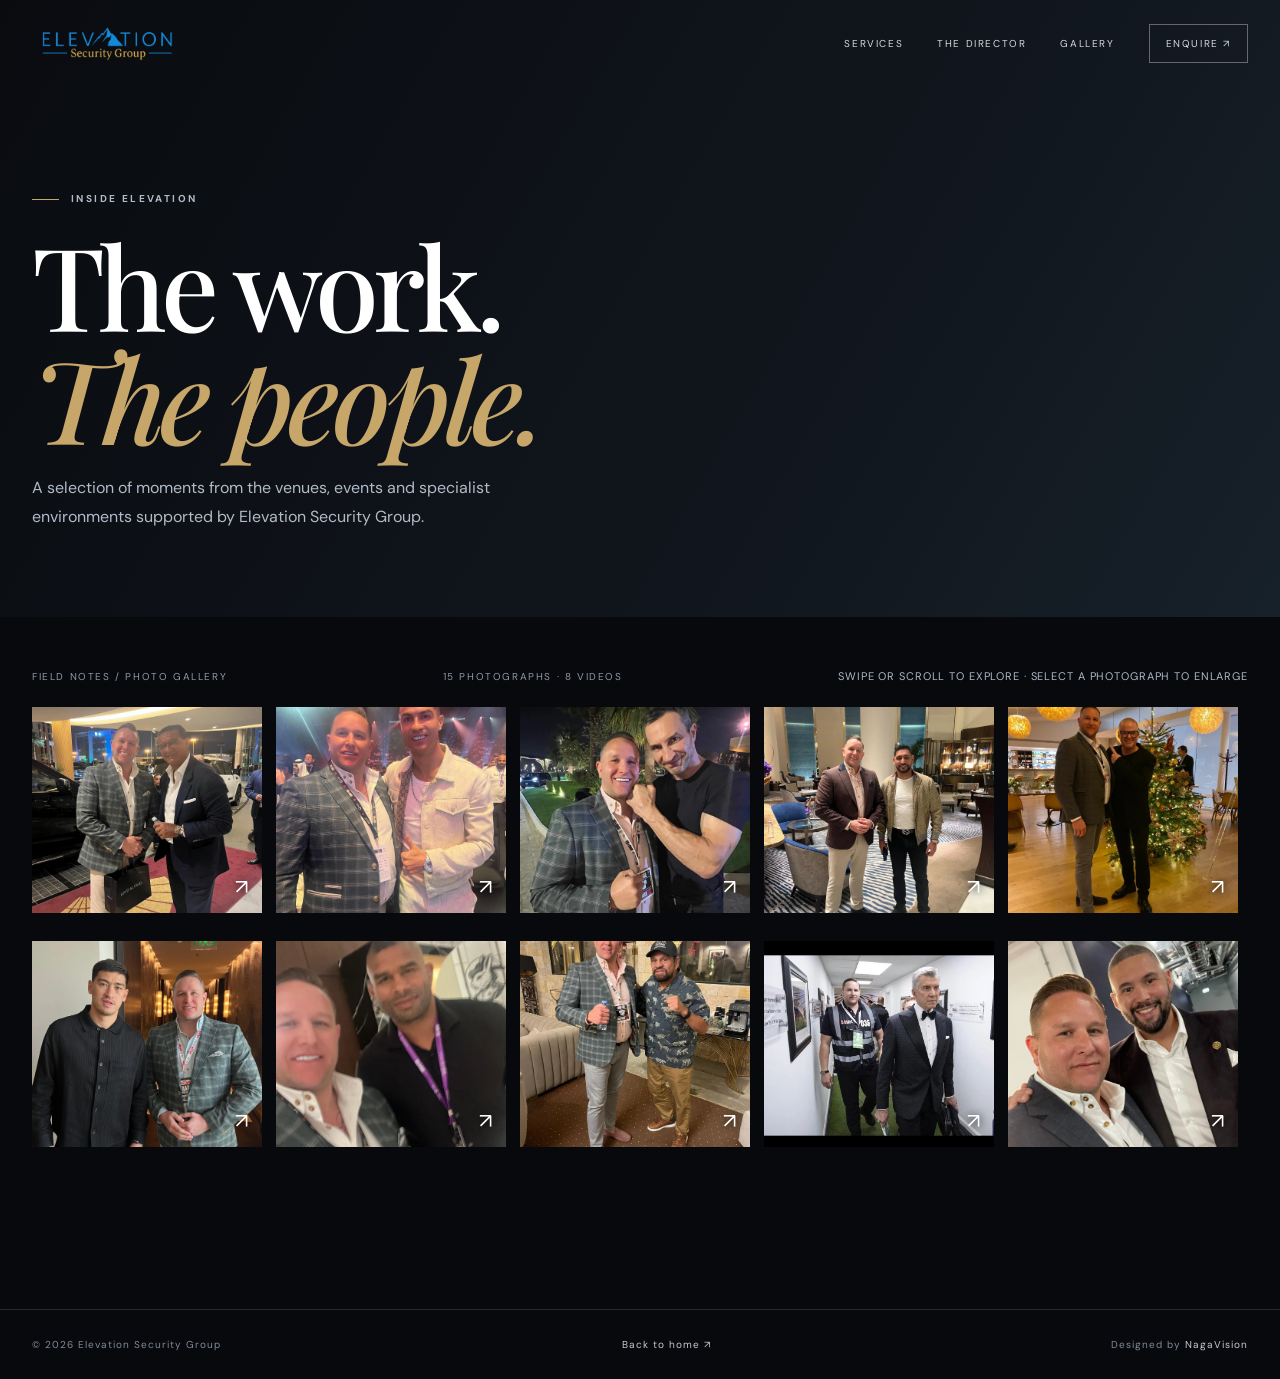
==== gallery.html @ 8d8e489f "Add gallery carousel guidance" ====
<!doctype html>
<html lang="en-GB"><head><meta charset="utf-8"><meta name="viewport" content="width=device-width,initial-scale=1"><meta name="theme-color" content="#07090d"><link rel="icon" href="gallery/2026-gallery/esg.ico" type="image/x-icon"><link rel="shortcut icon" href="gallery/2026-gallery/esg.ico" type="image/x-icon"><meta name="description" content="Explore the Elevation Security Group gallery."><title>Gallery | Elevation Security Group</title><link rel="stylesheet" href="assets/site.css"></head>
<body><header class="site-header"><div class="wrap nav"><a class="brand" href="index.html"><img src="gallery/2026-gallery/logo.png" alt="Elevation Security Group"></a><button class="menu-toggle" aria-label="Open navigation" aria-expanded="false">☰</button><nav class="nav-links"><a href="index.html#services">Services</a><a href="index.html#director">The Director</a><a href="gallery.html">Gallery</a><a href="index.html#contact" class="nav-cta">Enquire ↗</a></nav></div></header>
<main><section class="gallery-page-hero"><div class="wrap"><p class="eyebrow">Inside Elevation</p><h1 class="display">The work.<br><span class="blue">The people.</span></h1><p>A selection of moments from the venues, events and specialist environments supported by Elevation Security Group.</p></div></section><section class="section" style="padding-top:52px"><div class="wrap"><div class="gallery-toolbar"><span>Field notes / Photo gallery</span><span>15 photographs · 8 videos</span><span class="gallery-hint">Swipe or scroll to explore · Select a photograph to enlarge</span></div><div class="masonry" id="gallery-grid"></div></div></section><div class="lightbox" aria-hidden="true" role="dialog" aria-label="Image viewer"><button class="lightbox-close" aria-label="Close image">×</button><button class="lightbox-prev" aria-label="Previous image">‹</button><img src="" alt="Expanded gallery image"><button class="lightbox-next" aria-label="Next image">›</button><span class="lightbox-count"></span></div></main>
<footer class="footer"><div class="wrap footer-row"><span>© <span id="year"></span> Elevation Security Group</span><a href="index.html">Back to home ↗</a><span>Designed by <a href="https://nagavision.uk" target="_blank" rel="noopener">NagaVision</a></span></div></footer><script src="assets/site.js" defer></script><script src="https://cdnjs.cloudflare.com/ajax/libs/gsap/3.12.5/gsap.min.js" defer></script><script src="assets/animations.js" defer></script><script src="assets/gallery.js" defer></script><script>document.getElementById('year').textContent=new Date().getFullYear()</script></body></html>
---- assets/site.css ----
@import url('https://fonts.googleapis.com/css2?family=DM+Sans:wght@400;500;600;700&family=Playfair+Display:wght@400;500;600;700&display=swap');
:root{--ink:#07090d;--panel:#10141b;--paper:#f4f5f6;--muted:#a4abb5;--blue:#2776e8;--line:rgba(255,255,255,.13);--gold:#c7a66a;--max:1320px}
*{box-sizing:border-box}html{scroll-behavior:smooth;scroll-padding-top:90px}body{margin:0;background:var(--ink);color:#fff;font-family:'DM Sans',sans-serif;-webkit-font-smoothing:antialiased}body.menu-open{overflow:hidden}a{color:inherit;text-decoration:none}button,input,textarea{font:inherit}img,video{display:block;max-width:100%}::selection{background:var(--blue);color:white}.wrap{width:min(var(--max),calc(100% - 64px));margin:auto}.eyebrow{display:flex;align-items:center;gap:12px;color:#aeb8c7;font-size:10px;letter-spacing:.24em;text-transform:uppercase;font-weight:700}.eyebrow:before{content:"";width:27px;height:1px;background:var(--blue)}.display{font-family:'Playfair Display',Georgia,serif;font-weight:500;letter-spacing:-.045em;line-height:1.02}.blue{color:#70a9ff}.muted{color:var(--muted)}.btn{display:inline-flex;align-items:center;justify-content:center;gap:22px;padding:16px 20px;border:1px solid rgba(255,255,255,.3);font-size:10px;letter-spacing:.16em;text-transform:uppercase;font-weight:700;transition:.3s}.btn:after{content:"↗";font-size:16px}.btn.primary{background:var(--blue);border-color:var(--blue)}.btn:hover{background:#fff;color:#07090d;border-color:#fff;transform:translateY(-2px)}.site-header{position:fixed;inset:0 0 auto;z-index:50;height:88px;display:flex;align-items:center;border-bottom:1px solid transparent;transition:.35s}.site-header.scrolled{height:72px;background:rgba(7,9,13,.88);backdrop-filter:blur(18px);border-color:var(--line)}.nav{display:flex;align-items:center;justify-content:space-between}.brand img{width:148px;height:56px;object-fit:contain;object-position:left center}.nav-links{display:flex;align-items:center;gap:34px}.nav-links a{font-size:10px;letter-spacing:.16em;text-transform:uppercase;color:#d4d8de;transition:.2s}.nav-links a:hover{color:#70a9ff}.nav-cta{border:1px solid rgba(255,255,255,.35);padding:12px 16px}.menu-toggle{display:none;background:none;border:0;color:white;font-size:26px}.hero{position:relative;min-height:760px;height:min(100svh,940px);display:flex;align-items:flex-end;overflow:hidden;background:#090c12}.hero-media,.hero-media:after{position:absolute;inset:0}.hero-media video{width:100%;height:100%;object-fit:cover;filter:grayscale(1) contrast(1.1);opacity:.64}.hero-media:after{content:"";background:linear-gradient(90deg,rgba(4,6,10,.92) 0%,rgba(4,6,10,.58) 48%,rgba(4,6,10,.12) 100%),linear-gradient(0deg,#07090d 0%,transparent 45%)}.hero-content{position:relative;z-index:2;padding:190px 0 100px}.hero-kicker{margin:0 0 28px}.hero h1{font-size:clamp(68px,10vw,150px);max-width:1100px;margin:0;font-family:'Playfair Display',Georgia,serif;font-weight:500;letter-spacing:-.055em;line-height:.9;text-transform:none}.hero h1 span{display:block;color:#75aaff;font-style:italic;font-weight:400}.hero-bottom{display:flex;align-items:flex-end;justify-content:space-between;gap:32px;margin-top:38px}.hero-bottom p{max-width:420px;margin:0;color:#c3c8d0;font-size:15px;line-height:1.8}.hero-index{font-size:10px;letter-spacing:.2em;color:#9aa4b2}.scroll-cue{position:absolute;right:0;bottom:0;writing-mode:vertical-rl;font-size:9px;letter-spacing:.2em;color:#aab1bb}.section{padding:130px 0}.section-head{display:flex;align-items:flex-end;justify-content:space-between;gap:30px;margin-bottom:54px}.section-head h2{font-size:clamp(44px,6.2vw,82px);margin:18px 0 0;font-family:'Playfair Display',Georgia,serif;font-weight:500;letter-spacing:-.04em;text-transform:none;line-height:1.02}.section-head p{max-width:350px;color:var(--muted);line-height:1.8;margin:0}.intro{background:var(--paper);color:#0b0e13}.intro .eyebrow{color:#596271}.intro-grid{display:grid;grid-template-columns:1.1fr .9fr;gap:10%;align-items:end}.intro h2{font-size:clamp(48px,6.5vw,88px);margin:24px 0 0;font-family:'Playfair Display',Georgia,serif;font-weight:500;letter-spacing:-.045em;text-transform:none;line-height:1.02}.intro-copy{color:#505966;line-height:1.9;font-size:16px;max-width:500px}.intro-copy strong{color:#10151d}.services{background:#0b0e13}.service-grid{display:grid;grid-template-columns:repeat(2,1fr);gap:16px}.service-card{position:relative;min-height:430px;overflow:hidden;background:#141a23}.service-card img{position:absolute;inset:0;width:100%;height:100%;object-fit:cover;opacity:.56;transition:transform .8s,opacity .5s;filter:saturate(.7)}.service-card:after{content:"";position:absolute;inset:0;background:linear-gradient(0deg,rgba(4,6,10,.96),rgba(4,6,10,.04) 78%)}.service-card:hover img{transform:scale(1.045);opacity:.78}.service-content{position:absolute;z-index:1;inset:auto 34px 32px}.service-number{font-size:10px;letter-spacing:.2em;color:#8db9ff}.service-card h3{font:600 clamp(25px,3vw,38px)/1.08 'Playfair Display',Georgia,serif;letter-spacing:-.025em;text-transform:uppercase;margin:14px 0}.service-card p{max-width:430px;color:#c1c7d0;line-height:1.7;margin:0}.service-arrow{position:absolute;right:34px;bottom:34px;font-size:24px;color:#8db9ff}.director{background:#10141b}.director-grid{display:grid;grid-template-columns:.82fr 1.18fr;gap:9%;align-items:center}.director-image{position:relative;max-width:480px}.director-image:after{content:"";position:absolute;inset:18px -18px -18px 18px;border:1px solid rgba(112,169,255,.45);z-index:0}.director-image img{position:relative;z-index:1;width:100%;aspect-ratio:4/5;object-fit:cover;filter:grayscale(1)}.director-copy h2{font-size:clamp(50px,6.5vw,88px);font-family:'Playfair Display',Georgia,serif;font-weight:500;letter-spacing:-.045em;text-transform:none;line-height:1.02;margin:20px 0 28px}.director-copy p{font-size:16px;line-height:1.9;color:#b2bac5;max-width:650px}.director-name{margin-top:35px;padding-top:22px;border-top:1px solid var(--line);display:flex;justify-content:space-between;gap:20px;align-items:center}.director-name strong{font:600 19px 'Playfair Display',Georgia,serif}.director-name span{font-size:9px;letter-spacing:.2em;text-transform:uppercase;color:#8d98a7}.gallery-section{background:#f4f5f6;color:#0b0e13}.gallery-section .eyebrow{color:#5a6572}.gallery-section .section-head p{color:#606a76}.preview-grid{display:grid;grid-template-columns:1.2fr .8fr 1fr;grid-auto-rows:190px;gap:12px}.preview-grid a{position:relative;overflow:hidden;background:#dce0e5}.preview-grid a:nth-child(1){grid-row:span 2}.preview-grid a:nth-child(4){grid-column:span 2}.preview-grid img{width:100%;height:100%;object-fit:cover;transition:transform .7s;filter:saturate(.8)}.preview-grid a:hover img{transform:scale(1.05)}.preview-grid a:after{content:"↗";position:absolute;right:16px;bottom:12px;color:white;font-size:22px;text-shadow:0 1px 8px #000}.gallery-action{display:flex;justify-content:center;margin-top:36px}.contact{background:#0a0d12}.contact-grid{display:grid;grid-template-columns:1fr .9fr;gap:10%;align-items:start}.contact h2{font-size:clamp(54px,7.5vw,100px);font-family:'Playfair Display',Georgia,serif;font-weight:500;letter-spacing:-.045em;line-height:.98;margin:20px 0 24px;text-transform:none}.contact-lead{max-width:420px;color:#aeb7c3;line-height:1.8}.contact-meta{margin-top:48px;color:#aeb7c3;font-size:13px;line-height:2}.contact-meta a{color:white}.contact-form{display:grid;gap:22px;padding-top:10px}.field{display:grid;gap:9px}.field label{font-size:9px;letter-spacing:.2em;text-transform:uppercase;color:#9da8b7}.field input,.field textarea{width:100%;border:0;border-bottom:1px solid rgba(255,255,255,.25);padding:13px 0;background:transparent;color:white;outline:none;resize:vertical}.field input:focus,.field textarea:focus{border-color:#70a9ff}.field textarea{min-height:120px}.form-status{min-height:22px;color:#8db9ff;font-size:13px}.honeypot{position:absolute;left:-9999px;opacity:0}.footer{padding:28px 0;border-top:1px solid var(--line);color:#818b98;font-size:10px;letter-spacing:.1em}.footer-row{display:flex;justify-content:space-between;gap:20px}.footer a{color:#c5cbd3}.reveal{opacity:0;transform:translateY(24px);transition:opacity .8s,transform .8s}.reveal.visible{opacity:1;transform:none}
.gallery-page-hero{padding:180px 0 70px;background:linear-gradient(120deg,#0a0d12,#131c2b)}.gallery-page-hero h1{font-size:clamp(64px,9vw,120px);font-family:'Playfair Display',Georgia,serif;font-weight:500;letter-spacing:-.05em;line-height:.98;text-transform:none;margin:20px 0}.gallery-page-hero p{max-width:540px;color:#b1bbc8;line-height:1.8}.gallery-toolbar{display:flex;justify-content:space-between;align-items:center;margin-bottom:28px;color:#909aa8;font-size:10px;letter-spacing:.16em;text-transform:uppercase}.masonry{columns:3 280px;column-gap:14px}.masonry-item{display:block;position:relative;width:100%;break-inside:avoid;margin:0 0 14px;overflow:hidden;background:#171c24;cursor:zoom-in}.masonry-item img{width:100%;height:auto;transition:transform .6s;display:block}.masonry-item:hover img{transform:scale(1.035)}.masonry-item:after{content:"↗";position:absolute;right:14px;bottom:12px;font-size:21px;color:white;text-shadow:0 1px 10px #000}.lightbox{position:fixed;inset:0;z-index:100;background:rgba(2,4,8,.96);display:none;align-items:center;justify-content:center;padding:5vw}.lightbox.open{display:flex}.lightbox img{max-width:min(1100px,90vw);max-height:82vh;object-fit:contain}.lightbox button{position:absolute;background:none;border:0;color:white;cursor:pointer}.lightbox-close{top:24px;right:30px;font-size:36px}.lightbox-prev,.lightbox-next{top:50%;font-size:32px;padding:20px}.lightbox-prev{left:18px}.lightbox-next{right:18px}.lightbox-count{position:absolute;bottom:24px;left:50%;transform:translateX(-50%);font-size:10px;letter-spacing:.2em;color:#aab3c0}
@media(max-width:850px){.wrap{width:min(100% - 40px,var(--max))}.site-header{height:72px}.brand img{width:126px}.menu-toggle{display:block}.nav-links{position:fixed;inset:72px 0 auto;background:rgba(7,9,13,.98);padding:26px 24px 34px;display:flex;flex-direction:column;align-items:flex-start;gap:24px;transform:translateY(-150%);transition:transform .35s}.nav-links.open{transform:none}.nav-links a{font-size:12px}.hero{min-height:720px;height:92svh}.hero-content{padding:150px 0 70px}.hero-bottom{align-items:flex-start;flex-direction:column}.scroll-cue{display:none}.section{padding:90px 0}.intro-grid,.director-grid,.contact-grid{grid-template-columns:1fr;gap:44px}.intro-grid{gap:24px}.director-image{max-width:390px}.service-card{min-height:370px}.preview-grid{grid-template-columns:1fr 1fr;grid-auto-rows:170px}.preview-grid a:nth-child(1){grid-row:span 2}.preview-grid a:nth-child(4){grid-column:span 1}.section-head{align-items:flex-start;flex-direction:column}.section-head p{max-width:520px}.contact-grid{gap:34px}}
@media(max-width:520px){.wrap{width:calc(100% - 36px)}.hero h1{font-size:clamp(50px,15vw,76px)}.hero-bottom p{font-size:14px}.service-grid{grid-template-columns:1fr}.service-card{min-height:340px}.preview-grid{grid-auto-rows:130px;gap:8px}.director-name{align-items:flex-start;flex-direction:column}.footer-row{flex-direction:column}.masonry{columns:2 145px;column-gap:8px}.masonry-item{margin-bottom:8px}.lightbox-prev{left:0}.lightbox-next{right:0}}
@media(prefers-reduced-motion:reduce){*,*:before,*:after{scroll-behavior:auto!important;transition:none!important;animation:none!important}.reveal{opacity:1;transform:none}}

.gallery-video{background:#05070a}.gallery-video video{display:block;width:100%;height:auto;min-height:180px;object-fit:cover;background:#05070a}.gallery-video:after{content:none!important}

/* Gallery preview lightbox */
.preview-grid .preview-image{display:block;position:relative;padding:0;border:0;border-radius:0;width:100%;height:100%;min-width:0;overflow:hidden;background:#dce0e5;cursor:zoom-in}
.preview-grid .preview-image img{width:100%;height:100%;object-fit:cover;transition:transform .7s;filter:saturate(.8)}
.preview-grid .preview-image:hover img{transform:scale(1.05)}
.preview-grid .preview-image:after{content:"↗";position:absolute;right:16px;bottom:12px;color:white;font-size:22px;text-shadow:0 1px 8px #000}
.preview-lightbox{z-index:120}
.preview-lightbox .lightbox-full-link{position:absolute;bottom:25px;right:30px;color:#fff;font-size:10px;letter-spacing:.14em;text-transform:uppercase;border-bottom:1px solid rgba(255,255,255,.55);padding-bottom:7px}
.preview-lightbox .lightbox-count{bottom:28px}
.masonry-item img{min-height:100px}
.gallery-load-error{padding:32px;border:1px solid rgba(255,255,255,.18);color:#aeb7c3;text-align:center;break-inside:avoid}
@media(max-width:520px){.preview-lightbox .lightbox-full-link{right:50%;transform:translateX(50%);bottom:56px;white-space:nowrap}.preview-lightbox .lightbox-count{bottom:25px}}


/* Elevation brand colour rebalance: gold leads, blue supports */
:root{
  --blue:#397fb7;
  --gold:#c7a66a;
}
::selection{background:var(--gold);color:#090b0f}
.eyebrow:before{background:var(--gold)}
.blue{color:var(--gold)!important}
.btn.primary{background:var(--gold);border-color:var(--gold);color:#090b0f}
.btn.primary:hover{background:#fff;border-color:#fff;color:#090b0f}
.nav-links a:hover{color:var(--gold)}
.hero h1 span{color:var(--gold)}
.service-number{color:#78a9d2}
.service-arrow{color:var(--gold)}
.director-image:after{border-color:rgba(199,166,106,.62)}
.director-copy .blue{color:var(--gold)!important}
.field input:focus,.field textarea:focus{border-color:var(--gold)}
.form-status{color:var(--gold)}
.gallery-page-hero{background:linear-gradient(120deg,#090b0f 0%,#121820 72%,#17212a 100%)}
.preview-grid .preview-image:focus-visible,
.btn:focus-visible,
a:focus-visible,
button:focus-visible{outline:2px solid var(--gold);outline-offset:4px}
@media(hover:hover){
  .service-card:hover .service-number{color:var(--gold)}
}


/* Typography and enquiry form refinement */
.hero h1 span,
.intro h2 span,
.director-copy h2 span,
.section-head h2 span,
.contact h2 span,
.gallery-page-hero h1 span{
  font-style:italic;
}
.service-card h3{
  text-transform:none;
}
.contact-form .field input,
.contact-form .field textarea,
.contact-form .field select{
  width:100%;
  min-height:52px;
  padding:15px 16px;
  border:1px solid rgba(255,255,255,.2);
  border-radius:2px;
  background:rgba(255,255,255,.025);
  color:#f5f3ee;
  outline:none;
  transition:border-color .25s,background .25s;
}
.contact-form .field textarea{
  min-height:140px;
  resize:vertical;
}
.contact-form .field input::placeholder,
.contact-form .field textarea::placeholder{
  color:#7f8792;
}
.contact-form .field input:focus,
.contact-form .field textarea:focus,
.contact-form .field select:focus{
  border-color:var(--gold);
  background:rgba(199,166,106,.045);
}
.contact-form .field label{
  color:#c6c0b4;
}


/* Preview gallery uses semantic buttons for accessible lightbox controls */
.preview-grid .preview-image{position:relative;display:block;width:100%;height:100%;min-width:0;padding:0;border:0;border-radius:0;overflow:hidden;background:#dce0e5;cursor:pointer;text-align:left}
.preview-grid .preview-image:nth-child(1){grid-row:span 2}
.preview-grid .preview-image:nth-child(4){grid-column:span 2}
.preview-grid .preview-image img{width:100%;height:100%;object-fit:cover;transition:transform .7s;filter:saturate(.8)}
.preview-grid .preview-image:hover img{transform:scale(1.05)}
.preview-grid .preview-image:after{content:"↗";position:absolute;right:16px;bottom:12px;color:#fff;font-size:22px;text-shadow:0 1px 8px #000}
.preview-grid .preview-image:focus-visible{outline:2px solid var(--gold);outline-offset:3px}
@media(max-width:850px){.preview-grid .preview-image:nth-child(4){grid-column:span 1}}


/* Two-row, touch-friendly media rail */
.gallery-rail{display:grid;grid-auto-flow:column;grid-template-rows:repeat(2,minmax(170px,220px));grid-auto-columns:minmax(230px,28vw);gap:14px;overflow-x:auto;overflow-y:hidden;padding:4px 2px 18px;scroll-snap-type:x mandatory;scrollbar-width:thin;scrollbar-color:var(--gold) rgba(0,0,0,.12);-webkit-overflow-scrolling:touch}
.gallery-rail>*{position:relative;min-width:0;min-height:0;overflow:hidden;scroll-snap-align:start;background:#171b22;border:0;padding:0;cursor:pointer}
.gallery-rail img,.gallery-rail video{width:100%;height:100%;object-fit:cover;transition:transform .5s}
.gallery-rail>*:hover img,.gallery-rail>*:hover video{transform:scale(1.035)}
.gallery-rail .gallery-video video{pointer-events:none}
.gallery-rail .gallery-play{position:absolute;inset:0;display:grid;place-items:center;background:linear-gradient(0deg,rgba(0,0,0,.34),transparent 55%);color:#fff}
.gallery-play span{display:grid;place-items:center;width:58px;height:58px;padding-left:4px;border:1px solid rgba(255,255,255,.85);border-radius:50%;background:rgba(8,10,14,.58);font-size:22px;backdrop-filter:blur(8px)}
.gallery-rail button:focus-visible{outline:3px solid var(--gold);outline-offset:3px}
.gallery-toolbar{display:flex;justify-content:space-between;gap:18px;align-items:center;margin-bottom:20px}
.gallery-hint{font-size:11px;color:#aeb8c7;letter-spacing:.08em}
@media(max-width:700px){.gallery-rail{grid-auto-columns:minmax(72vw,290px);grid-template-rows:repeat(2,155px);gap:10px}.gallery-toolbar{align-items:flex-start;flex-direction:column}}
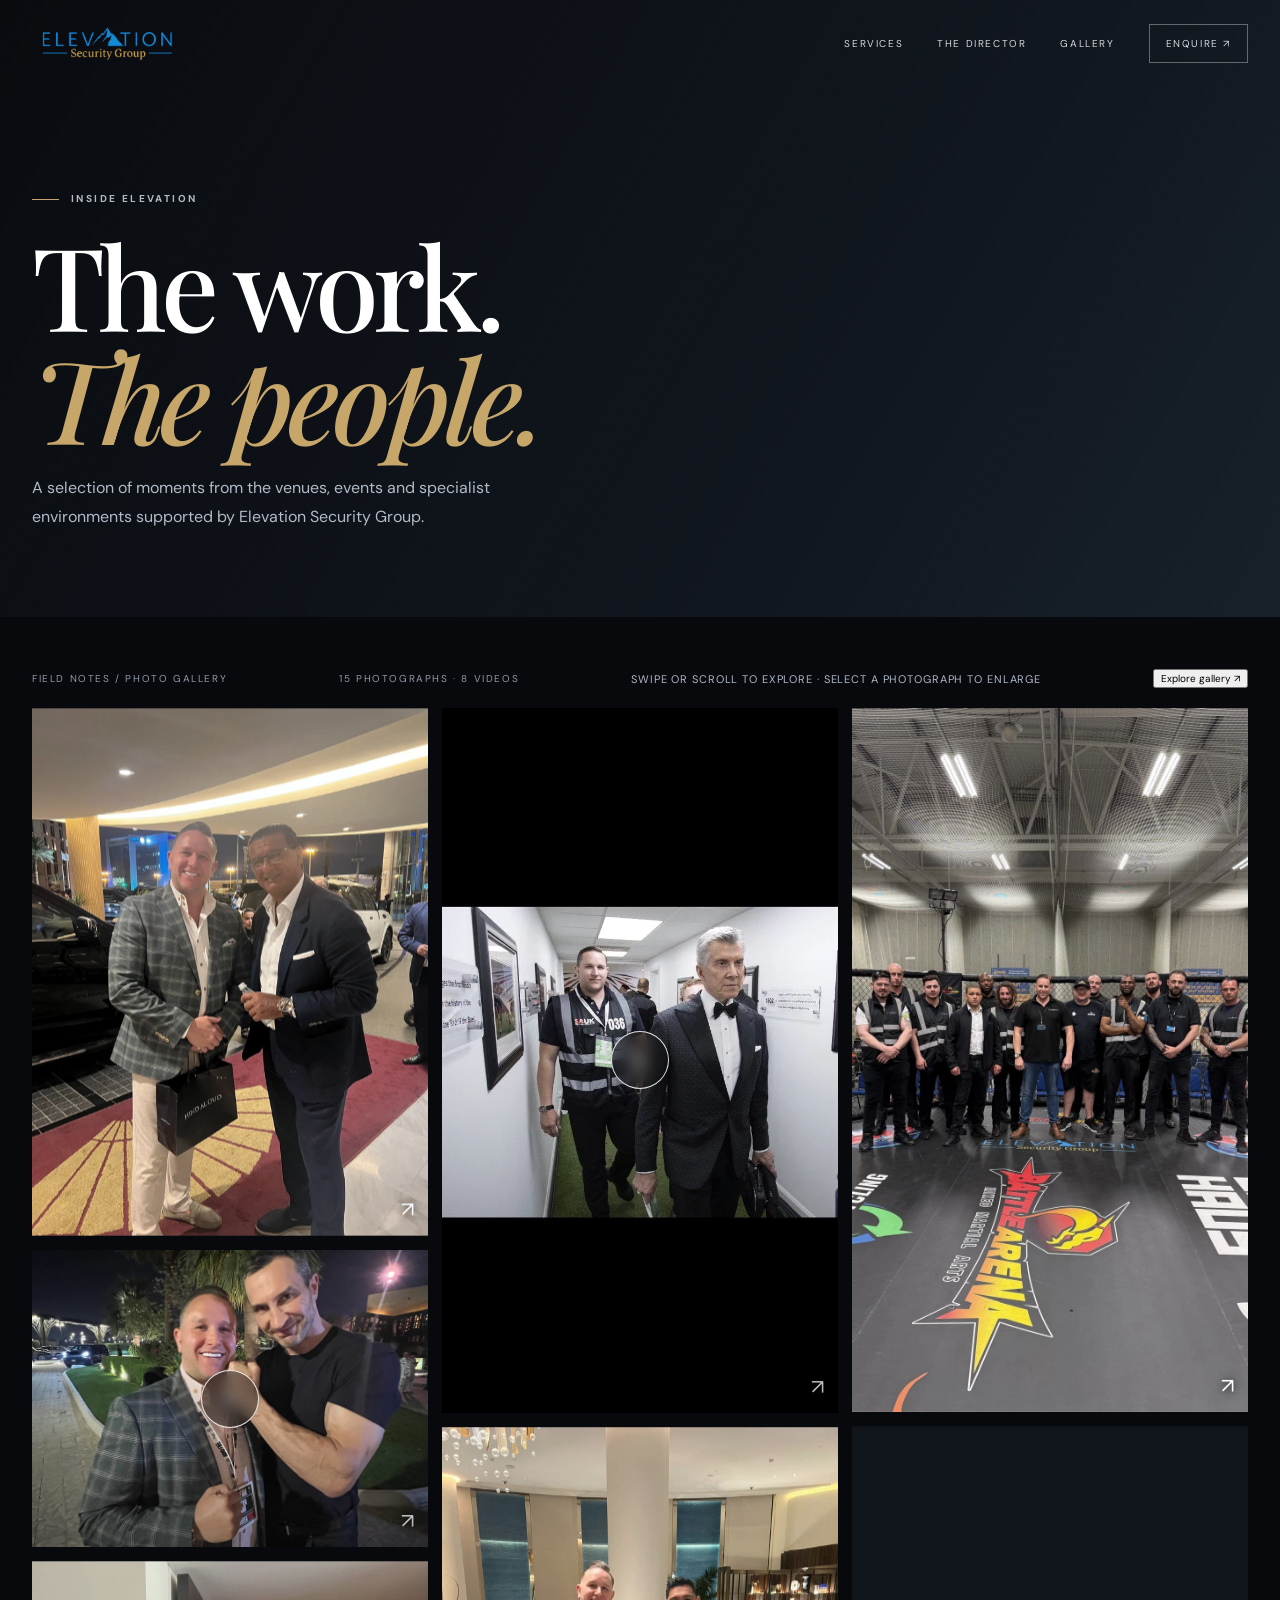
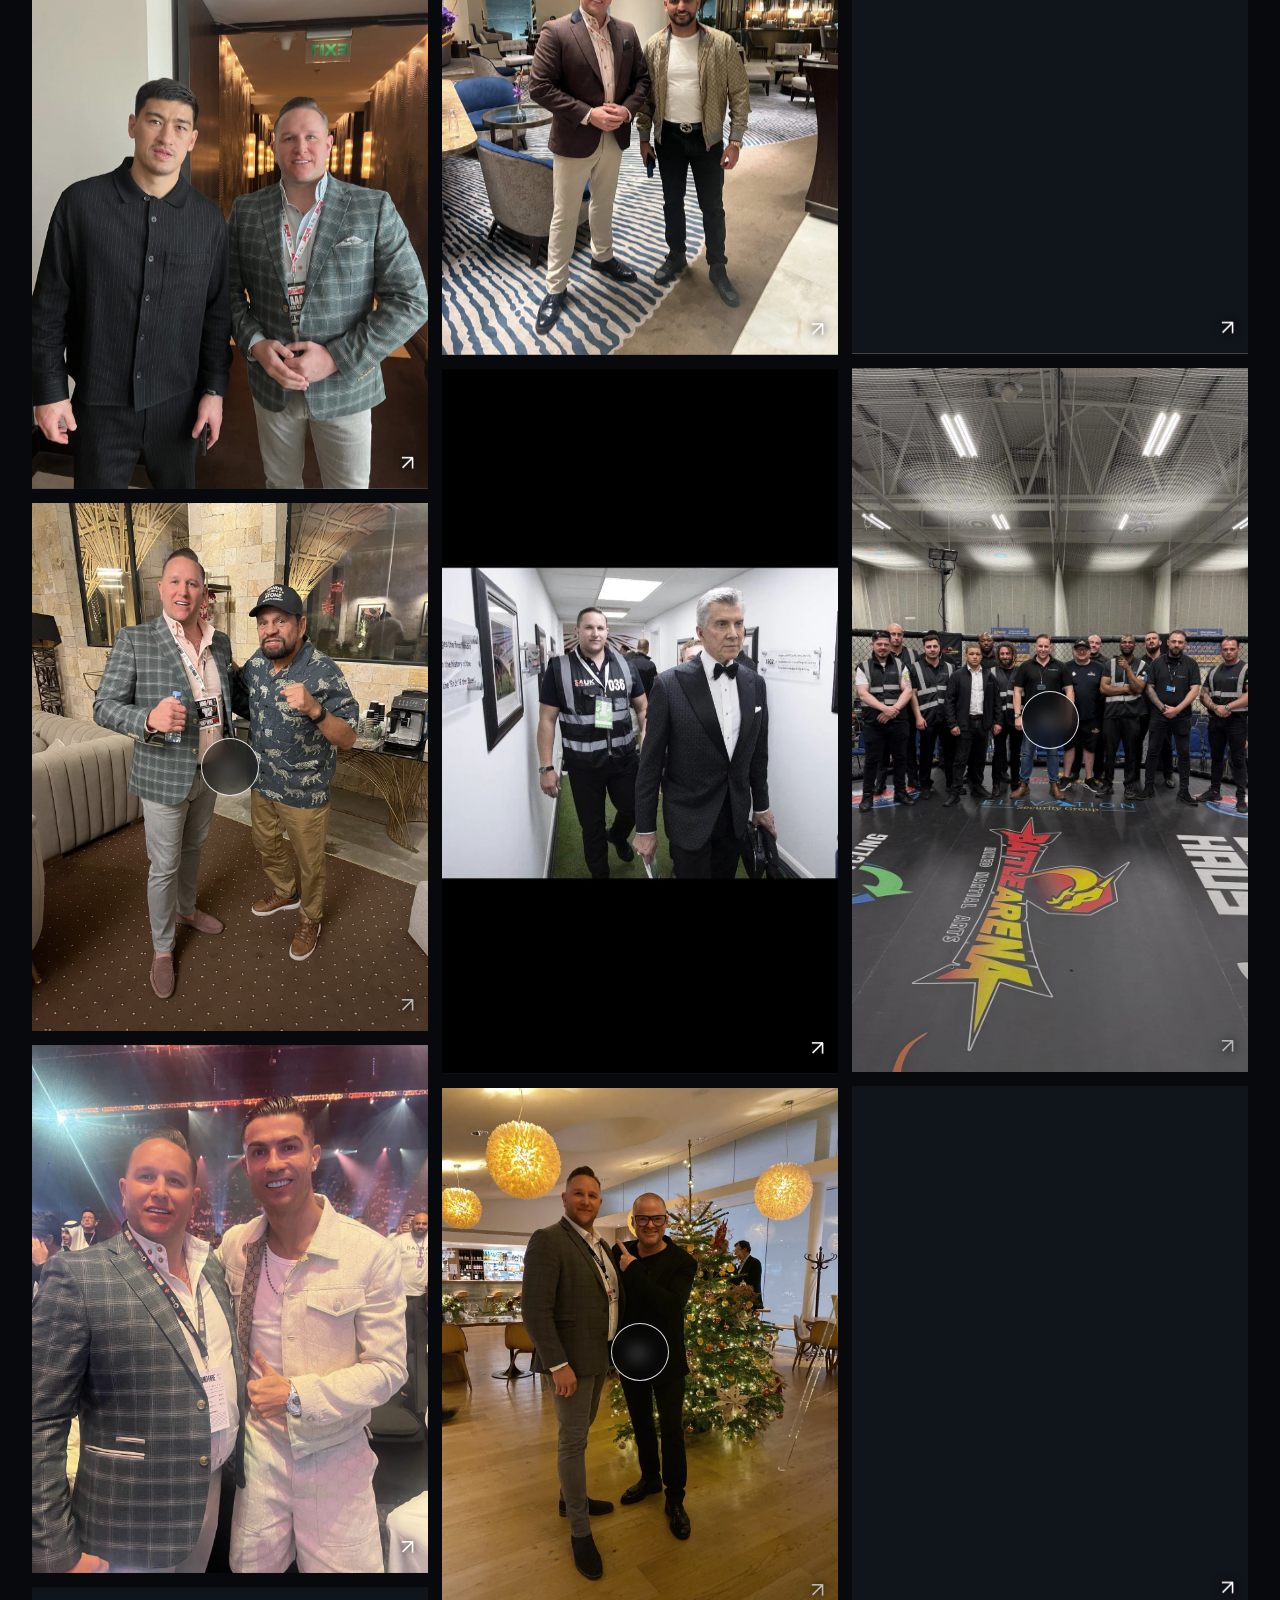
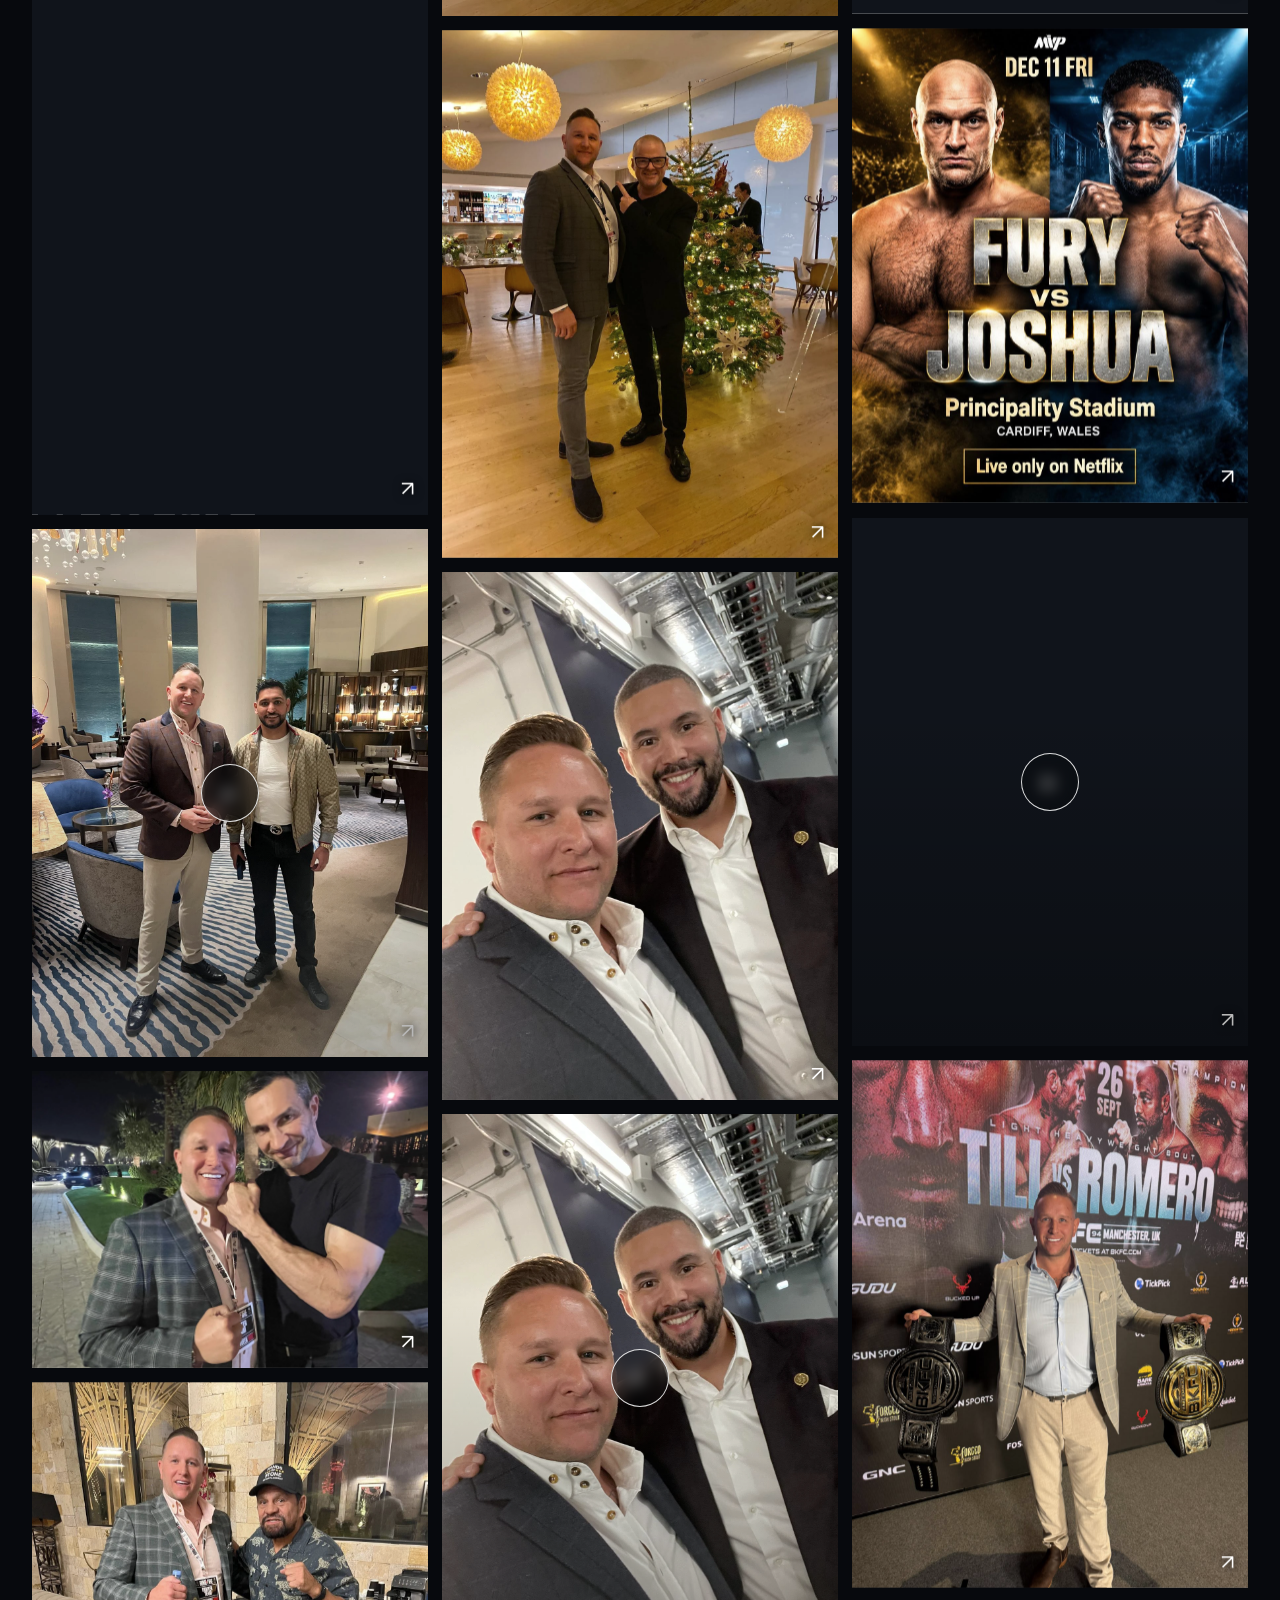
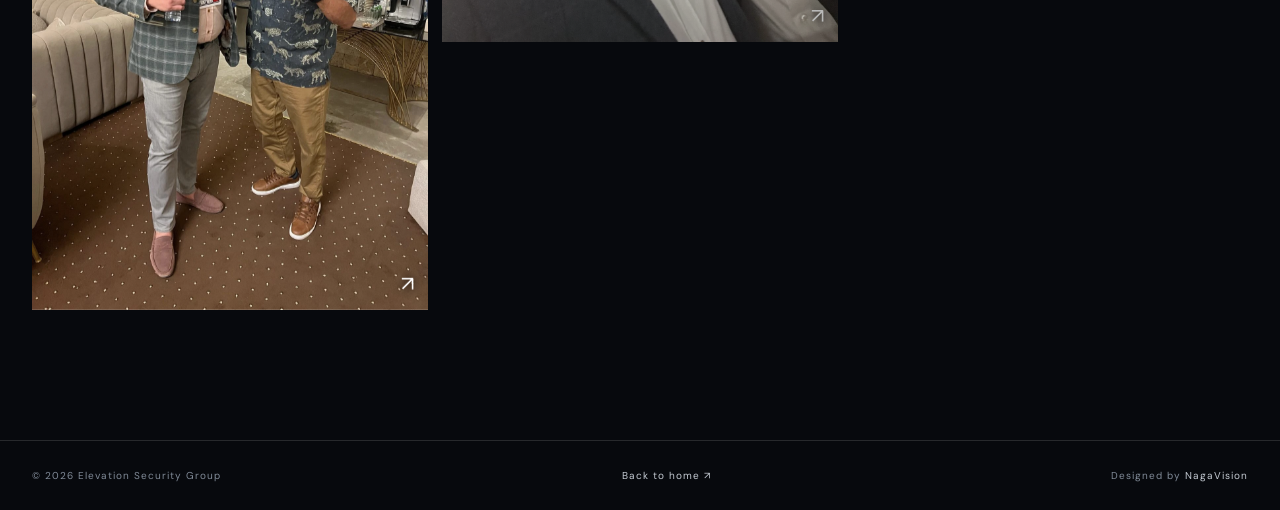
==== commit f302589c: "Add interactive gallery canvas controls" ====
--- a/gallery.html
+++ b/gallery.html
@@ -1,5 +1,5 @@
 <!doctype html>
 <html lang="en-GB"><head><meta charset="utf-8"><meta name="viewport" content="width=device-width,initial-scale=1"><meta name="theme-color" content="#07090d"><link rel="icon" href="gallery/2026-gallery/esg.ico" type="image/x-icon"><link rel="shortcut icon" href="gallery/2026-gallery/esg.ico" type="image/x-icon"><meta name="description" content="Explore the Elevation Security Group gallery."><title>Gallery | Elevation Security Group</title><link rel="stylesheet" href="assets/site.css"></head>
 <body><header class="site-header"><div class="wrap nav"><a class="brand" href="index.html"><img src="gallery/2026-gallery/logo.png" alt="Elevation Security Group"></a><button class="menu-toggle" aria-label="Open navigation" aria-expanded="false">☰</button><nav class="nav-links"><a href="index.html#services">Services</a><a href="index.html#director">The Director</a><a href="gallery.html">Gallery</a><a href="index.html#contact" class="nav-cta">Enquire ↗</a></nav></div></header>
-<main><section class="gallery-page-hero"><div class="wrap"><p class="eyebrow">Inside Elevation</p><h1 class="display">The work.<br><span class="blue">The people.</span></h1><p>A selection of moments from the venues, events and specialist environments supported by Elevation Security Group.</p></div></section><section class="section" style="padding-top:52px"><div class="wrap"><div class="gallery-toolbar"><span>Field notes / Photo gallery</span><span>15 photographs · 8 videos</span><span class="gallery-hint">Swipe or scroll to explore · Select a photograph to enlarge</span></div><div class="masonry" id="gallery-grid"></div></div></section><div class="lightbox" aria-hidden="true" role="dialog" aria-label="Image viewer"><button class="lightbox-close" aria-label="Close image">×</button><button class="lightbox-prev" aria-label="Previous image">‹</button><img src="" alt="Expanded gallery image"><button class="lightbox-next" aria-label="Next image">›</button><span class="lightbox-count"></span></div></main>
-<footer class="footer"><div class="wrap footer-row"><span>© <span id="year"></span> Elevation Security Group</span><a href="index.html">Back to home ↗</a><span>Designed by <a href="https://nagavision.uk" target="_blank" rel="noopener">NagaVision</a></span></div></footer><script src="assets/site.js" defer></script><script src="https://cdnjs.cloudflare.com/ajax/libs/gsap/3.12.5/gsap.min.js" defer></script><script src="assets/animations.js" defer></script><script src="assets/gallery.js" defer></script><script>document.getElementById('year').textContent=new Date().getFullYear()</script></body></html>+<main><section class="gallery-page-hero"><div class="wrap"><p class="eyebrow">Inside Elevation</p><h1 class="display">The work.<br><span class="blue">The people.</span></h1><p>A selection of moments from the venues, events and specialist environments supported by Elevation Security Group.</p></div></section><section class="section" style="padding-top:52px"><div class="wrap"><div class="gallery-toolbar"><span>Field notes / Photo gallery</span><span>15 photographs · 8 videos</span><span class="gallery-hint">Swipe or scroll to explore · Select a photograph to enlarge</span><button class="gallery-explore-trigger" id="gallery-explore-open" type="button">Explore gallery ↗</button></div><div id="gallery-viewport"><div class="masonry" id="gallery-grid"></div></div></div></section><div class="lightbox preview-lightbox" id="gallery-lightbox" aria-hidden="true" role="dialog" aria-label="Gallery viewer"><button class="lightbox-close" aria-label="Close gallery">×</button><button class="lightbox-prev" aria-label="Previous item">‹</button><button class="lightbox-next" aria-label="Next item">›</button><div class="preview-stage"><img src="" alt="Expanded gallery image" hidden><video controls playsinline preload="metadata" hidden></video></div><div class="preview-caption"><span class="preview-media-label">ELEVATION / PHOTOGRAPHY</span><span class="lightbox-count"></span><a class="lightbox-full-link" href="index.html">Back to home</a></div></div></main>
+<footer class="footer"><div class="wrap footer-row"><span>© <span id="year"></span> Elevation Security Group</span><a href="index.html">Back to home ↗</a><span>Designed by <a href="https://nagavision.uk" target="_blank" rel="noopener">NagaVision</a></span></div></footer><script src="assets/site.js" defer></script><script src="https://cdnjs.cloudflare.com/ajax/libs/gsap/3.12.5/gsap.min.js" defer></script><script src="assets/animations.js" defer></script><script src="assets/gallery.js" defer></script><script src="assets/gallery-canvas.js" defer></script><script>document.getElementById('year').textContent=new Date().getFullYear()</script></body></html>
--- a/assets/site.css
+++ b/assets/site.css
@@ -1,6 +1,6 @@
 @import url('https://fonts.googleapis.com/css2?family=DM+Sans:wght@400;500;600;700&family=Playfair+Display:wght@400;500;600;700&display=swap');
 :root{--ink:#07090d;--panel:#10141b;--paper:#f4f5f6;--muted:#a4abb5;--blue:#2776e8;--line:rgba(255,255,255,.13);--gold:#c7a66a;--max:1320px}
-*{box-sizing:border-box}html{scroll-behavior:smooth;scroll-padding-top:90px}body{margin:0;background:var(--ink);color:#fff;font-family:'DM Sans',sans-serif;-webkit-font-smoothing:antialiased}body.menu-open{overflow:hidden}a{color:inherit;text-decoration:none}button,input,textarea{font:inherit}img,video{display:block;max-width:100%}::selection{background:var(--blue);color:white}.wrap{width:min(var(--max),calc(100% - 64px));margin:auto}.eyebrow{display:flex;align-items:center;gap:12px;color:#aeb8c7;font-size:10px;letter-spacing:.24em;text-transform:uppercase;font-weight:700}.eyebrow:before{content:"";width:27px;height:1px;background:var(--blue)}.display{font-family:'Playfair Display',Georgia,serif;font-weight:500;letter-spacing:-.045em;line-height:1.02}.blue{color:#70a9ff}.muted{color:var(--muted)}.btn{display:inline-flex;align-items:center;justify-content:center;gap:22px;padding:16px 20px;border:1px solid rgba(255,255,255,.3);font-size:10px;letter-spacing:.16em;text-transform:uppercase;font-weight:700;transition:.3s}.btn:after{content:"↗";font-size:16px}.btn.primary{background:var(--blue);border-color:var(--blue)}.btn:hover{background:#fff;color:#07090d;border-color:#fff;transform:translateY(-2px)}.site-header{position:fixed;inset:0 0 auto;z-index:50;height:88px;display:flex;align-items:center;border-bottom:1px solid transparent;transition:.35s}.site-header.scrolled{height:72px;background:rgba(7,9,13,.88);backdrop-filter:blur(18px);border-color:var(--line)}.nav{display:flex;align-items:center;justify-content:space-between}.brand img{width:148px;height:56px;object-fit:contain;object-position:left center}.nav-links{display:flex;align-items:center;gap:34px}.nav-links a{font-size:10px;letter-spacing:.16em;text-transform:uppercase;color:#d4d8de;transition:.2s}.nav-links a:hover{color:#70a9ff}.nav-cta{border:1px solid rgba(255,255,255,.35);padding:12px 16px}.menu-toggle{display:none;background:none;border:0;color:white;font-size:26px}.hero{position:relative;min-height:760px;height:min(100svh,940px);display:flex;align-items:flex-end;overflow:hidden;background:#090c12}.hero-media,.hero-media:after{position:absolute;inset:0}.hero-media video{width:100%;height:100%;object-fit:cover;filter:grayscale(1) contrast(1.1);opacity:.64}.hero-media:after{content:"";background:linear-gradient(90deg,rgba(4,6,10,.92) 0%,rgba(4,6,10,.58) 48%,rgba(4,6,10,.12) 100%),linear-gradient(0deg,#07090d 0%,transparent 45%)}.hero-content{position:relative;z-index:2;padding:190px 0 100px}.hero-kicker{margin:0 0 28px}.hero h1{font-size:clamp(68px,10vw,150px);max-width:1100px;margin:0;font-family:'Playfair Display',Georgia,serif;font-weight:500;letter-spacing:-.055em;line-height:.9;text-transform:none}.hero h1 span{display:block;color:#75aaff;font-style:italic;font-weight:400}.hero-bottom{display:flex;align-items:flex-end;justify-content:space-between;gap:32px;margin-top:38px}.hero-bottom p{max-width:420px;margin:0;color:#c3c8d0;font-size:15px;line-height:1.8}.hero-index{font-size:10px;letter-spacing:.2em;color:#9aa4b2}.scroll-cue{position:absolute;right:0;bottom:0;writing-mode:vertical-rl;font-size:9px;letter-spacing:.2em;color:#aab1bb}.section{padding:130px 0}.section-head{display:flex;align-items:flex-end;justify-content:space-between;gap:30px;margin-bottom:54px}.section-head h2{font-size:clamp(44px,6.2vw,82px);margin:18px 0 0;font-family:'Playfair Display',Georgia,serif;font-weight:500;letter-spacing:-.04em;text-transform:none;line-height:1.02}.section-head p{max-width:350px;color:var(--muted);line-height:1.8;margin:0}.intro{background:var(--paper);color:#0b0e13}.intro .eyebrow{color:#596271}.intro-grid{display:grid;grid-template-columns:1.1fr .9fr;gap:10%;align-items:end}.intro h2{font-size:clamp(48px,6.5vw,88px);margin:24px 0 0;font-family:'Playfair Display',Georgia,serif;font-weight:500;letter-spacing:-.045em;text-transform:none;line-height:1.02}.intro-copy{color:#505966;line-height:1.9;font-size:16px;max-width:500px}.intro-copy strong{color:#10151d}.services{background:#0b0e13}.service-grid{display:grid;grid-template-columns:repeat(2,1fr);gap:16px}.service-card{position:relative;min-height:430px;overflow:hidden;background:#141a23}.service-card img{position:absolute;inset:0;width:100%;height:100%;object-fit:cover;opacity:.56;transition:transform .8s,opacity .5s;filter:saturate(.7)}.service-card:after{content:"";position:absolute;inset:0;background:linear-gradient(0deg,rgba(4,6,10,.96),rgba(4,6,10,.04) 78%)}.service-card:hover img{transform:scale(1.045);opacity:.78}.service-content{position:absolute;z-index:1;inset:auto 34px 32px}.service-number{font-size:10px;letter-spacing:.2em;color:#8db9ff}.service-card h3{font:600 clamp(25px,3vw,38px)/1.08 'Playfair Display',Georgia,serif;letter-spacing:-.025em;text-transform:uppercase;margin:14px 0}.service-card p{max-width:430px;color:#c1c7d0;line-height:1.7;margin:0}.service-arrow{position:absolute;right:34px;bottom:34px;font-size:24px;color:#8db9ff}.director{background:#10141b}.director-grid{display:grid;grid-template-columns:.82fr 1.18fr;gap:9%;align-items:center}.director-image{position:relative;max-width:480px}.director-image:after{content:"";position:absolute;inset:18px -18px -18px 18px;border:1px solid rgba(112,169,255,.45);z-index:0}.director-image img{position:relative;z-index:1;width:100%;aspect-ratio:4/5;object-fit:cover;filter:grayscale(1)}.director-copy h2{font-size:clamp(50px,6.5vw,88px);font-family:'Playfair Display',Georgia,serif;font-weight:500;letter-spacing:-.045em;text-transform:none;line-height:1.02;margin:20px 0 28px}.director-copy p{font-size:16px;line-height:1.9;color:#b2bac5;max-width:650px}.director-name{margin-top:35px;padding-top:22px;border-top:1px solid var(--line);display:flex;justify-content:space-between;gap:20px;align-items:center}.director-name strong{font:600 19px 'Playfair Display',Georgia,serif}.director-name span{font-size:9px;letter-spacing:.2em;text-transform:uppercase;color:#8d98a7}.gallery-section{background:#f4f5f6;color:#0b0e13}.gallery-section .eyebrow{color:#5a6572}.gallery-section .section-head p{color:#606a76}.preview-grid{display:grid;grid-template-columns:1.2fr .8fr 1fr;grid-auto-rows:190px;gap:12px}.preview-grid a{position:relative;overflow:hidden;background:#dce0e5}.preview-grid a:nth-child(1){grid-row:span 2}.preview-grid a:nth-child(4){grid-column:span 2}.preview-grid img{width:100%;height:100%;object-fit:cover;transition:transform .7s;filter:saturate(.8)}.preview-grid a:hover img{transform:scale(1.05)}.preview-grid a:after{content:"↗";position:absolute;right:16px;bottom:12px;color:white;font-size:22px;text-shadow:0 1px 8px #000}.gallery-action{display:flex;justify-content:center;margin-top:36px}.contact{background:#0a0d12}.contact-grid{display:grid;grid-template-columns:1fr .9fr;gap:10%;align-items:start}.contact h2{font-size:clamp(54px,7.5vw,100px);font-family:'Playfair Display',Georgia,serif;font-weight:500;letter-spacing:-.045em;line-height:.98;margin:20px 0 24px;text-transform:none}.contact-lead{max-width:420px;color:#aeb7c3;line-height:1.8}.contact-meta{margin-top:48px;color:#aeb7c3;font-size:13px;line-height:2}.contact-meta a{color:white}.contact-form{display:grid;gap:22px;padding-top:10px}.field{display:grid;gap:9px}.field label{font-size:9px;letter-spacing:.2em;text-transform:uppercase;color:#9da8b7}.field input,.field textarea{width:100%;border:0;border-bottom:1px solid rgba(255,255,255,.25);padding:13px 0;background:transparent;color:white;outline:none;resize:vertical}.field input:focus,.field textarea:focus{border-color:#70a9ff}.field textarea{min-height:120px}.form-status{min-height:22px;color:#8db9ff;font-size:13px}.honeypot{position:absolute;left:-9999px;opacity:0}.footer{padding:28px 0;border-top:1px solid var(--line);color:#818b98;font-size:10px;letter-spacing:.1em}.footer-row{display:flex;justify-content:space-between;gap:20px}.footer a{color:#c5cbd3}.reveal{opacity:0;transform:translateY(24px);transition:opacity .8s,transform .8s}.reveal.visible{opacity:1;transform:none}
+*{box-sizing:border-box}html{scroll-behavior:smooth;scroll-padding-top:90px}body{margin:0;background:var(--ink);color:#fff;font-family:'DM Sans',sans-serif;-webkit-font-smoothing:antialiased}body.menu-open{overflow:hidden}a{color:inherit;text-decoration:none}button,input,textarea{font:inherit}img,video{display:block;max-width:100%}::selection{background:var(--blue);color:white}.wrap{width:min(var(--max),calc(100% - 64px));margin:auto}.eyebrow{display:flex;align-items:center;gap:12px;color:#aeb8c7;font-size:10px;letter-spacing:.24em;text-transform:uppercase;font-weight:700}.eyebrow:before{content:"";width:27px;height:1px;background:var(--blue)}.display{font-family:'Playfair Display',Georgia,serif;font-weight:500;letter-spacing:-.045em;line-height:1.02}.blue{color:#70a9ff}.muted{color:var(--muted)}.btn{display:inline-flex;align-items:center;justify-content:center;gap:22px;padding:16px 20px;border:1px solid rgba(255,255,255,.3);font-size:10px;letter-spacing:.16em;text-transform:uppercase;font-weight:700;transition:.3s}.btn:after{content:"↗";font-size:16px}.btn.primary{background:var(--blue);border-color:var(--blue)}.btn:hover{background:#fff;color:#07090d;border-color:#fff;transform:translateY(-2px)}.site-header{position:fixed;inset:0 0 auto;z-index:50;height:88px;display:flex;align-items:center;border-bottom:1px solid transparent;transition:.35s}.site-header.scrolled{height:72px;background:rgba(7,9,13,.88);backdrop-filter:blur(18px);border-color:var(--line)}.nav{display:flex;align-items:center;justify-content:space-between}.brand img{width:148px;height:56px;object-fit:contain;object-position:left center}.nav-links{display:flex;align-items:center;gap:34px}.nav-links a{font-size:10px;letter-spacing:.16em;text-transform:uppercase;color:#d4d8de;transition:.2s}.nav-links a:hover{color:#70a9ff}.nav-cta{border:1px solid rgba(255,255,255,.35);padding:12px 16px}.menu-toggle{display:none;background:none;border:0;color:white;font-size:26px}.hero{position:relative;min-height:760px;height:min(100svh,940px);display:flex;align-items:flex-end;overflow:hidden;background:#090c12}.hero-media,.hero-media:after{position:absolute;inset:0}.hero-media video{width:100%;height:100%;object-fit:cover;filter:grayscale(1) contrast(1.1);opacity:.64}.hero-media:after{content:"";background:linear-gradient(90deg,rgba(4,6,10,.92) 0%,rgba(4,6,10,.58) 48%,rgba(4,6,10,.12) 100%),linear-gradient(0deg,#07090d 0%,transparent 45%)}.hero-content{position:relative;z-index:2;padding:190px 0 100px}.hero-kicker{margin:0 0 28px}.hero h1{font-size:clamp(68px,10vw,150px);max-width:1100px;margin:0;font-family:'Playfair Display',Georgia,serif;font-weight:500;letter-spacing:-.055em;line-height:.9;text-transform:none}.hero h1 span{display:block;color:#75aaff;font-style:italic;font-weight:400}.hero-bottom{display:flex;align-items:flex-end;justify-content:space-between;gap:32px;margin-top:38px}.hero-bottom p{max-width:420px;margin:0;color:#c3c8d0;font-size:15px;line-height:1.8}.hero-index{font-size:10px;letter-spacing:.2em;color:#9aa4b2}.scroll-cue{position:absolute;right:0;bottom:0;writing-mode:vertical-rl;font-size:9px;letter-spacing:.2em;color:#aab1bb}.section{padding:130px 0}.section-head{display:flex;align-items:flex-end;justify-content:space-between;gap:30px;margin-bottom:54px}.section-head h2{font-size:clamp(44px,6.2vw,82px);margin:18px 0 0;font-family:'Playfair Display',Georgia,serif;font-weight:500;letter-spacing:-.04em;text-transform:none;line-height:1.02}.section-head p{max-width:350px;color:var(--muted);line-height:1.8;margin:0}.intro{background:var(--paper);color:#0b0e13}.intro .eyebrow{color:#596271}.intro-grid{display:grid;grid-template-columns:1.1fr .9fr;gap:10%;align-items:end}.intro h2{font-size:clamp(48px,6.5vw,88px);margin:24px 0 0;font-family:'Playfair Display',Georgia,serif;font-weight:500;letter-spacing:-.045em;text-transform:none;line-height:1.02}.intro-copy{color:#505966;line-height:1.9;font-size:16px;max-width:500px}.intro-copy strong{color:#10151d}.services{background:#0b0e13}.service-grid{display:grid;grid-template-columns:repeat(2,1fr);gap:16px}.service-card{position:relative;min-height:430px;overflow:hidden;background:#141a23}.service-card img{position:absolute;inset:0;width:100%;height:100%;object-fit:cover;opacity:.56;transition:transform .8s,opacity .5s;filter:saturate(.7)}.service-card:after{content:"";position:absolute;inset:0;background:linear-gradient(0deg,rgba(4,6,10,.96),rgba(4,6,10,.04) 78%)}.service-card:hover img{transform:scale(1.045);opacity:.78}.service-content{position:absolute;z-index:1;inset:auto 34px 32px}.service-number{font-size:10px;letter-spacing:.2em;color:#8db9ff}.service-card h3{font:600 clamp(25px,3vw,38px)/1.08 'Playfair Display',Georgia,serif;letter-spacing:-.025em;text-transform:uppercase;margin:14px 0}.service-card p{max-width:430px;color:#c1c7d0;line-height:1.7;margin:0}.service-arrow{position:absolute;right:34px;bottom:34px;font-size:24px;color:#8db9ff}.director{background:#10141b}.director-grid{display:grid;grid-template-columns:.82fr 1.18fr;gap:9%;align-items:center}.director-image{position:relative;max-width:480px}.director-image:after{content:"";position:absolute;inset:18px -18px -18px 18px;border:1px solid rgba(112,169,255,.45);z-index:0}.director-image img{position:relative;z-index:1;width:100%;aspect-ratio:4/5;object-fit:cover;filter:none}.director-copy h2{font-size:clamp(50px,6.5vw,88px);font-family:'Playfair Display',Georgia,serif;font-weight:500;letter-spacing:-.045em;text-transform:none;line-height:1.02;margin:20px 0 28px}.director-copy p{font-size:16px;line-height:1.9;color:#b2bac5;max-width:650px}.director-name{margin-top:35px;padding-top:22px;border-top:1px solid var(--line);display:flex;justify-content:space-between;gap:20px;align-items:center}.director-name strong{font:600 19px 'Playfair Display',Georgia,serif}.director-name span{font-size:9px;letter-spacing:.2em;text-transform:uppercase;color:#8d98a7}.gallery-section{background:#f4f5f6;color:#0b0e13}.gallery-section .eyebrow{color:#5a6572}.gallery-section .section-head p{color:#606a76}.preview-grid{display:grid;grid-template-columns:1.2fr .8fr 1fr;grid-auto-rows:190px;gap:12px}.preview-grid a{position:relative;overflow:hidden;background:#dce0e5}.preview-grid a:nth-child(1){grid-row:span 2}.preview-grid a:nth-child(4){grid-column:span 2}.preview-grid img{width:100%;height:100%;object-fit:cover;transition:transform .7s;filter:saturate(.8)}.preview-grid a:hover img{transform:scale(1.05)}.preview-grid a:after{content:"↗";position:absolute;right:16px;bottom:12px;color:white;font-size:22px;text-shadow:0 1px 8px #000}.gallery-action{display:flex;justify-content:center;margin-top:36px}.contact{background:#0a0d12}.contact-grid{display:grid;grid-template-columns:1fr .9fr;gap:10%;align-items:start}.contact h2{font-size:clamp(54px,7.5vw,100px);font-family:'Playfair Display',Georgia,serif;font-weight:500;letter-spacing:-.045em;line-height:.98;margin:20px 0 24px;text-transform:none}.contact-lead{max-width:420px;color:#aeb7c3;line-height:1.8}.contact-meta{margin-top:48px;color:#aeb7c3;font-size:13px;line-height:2}.contact-meta a{color:white}.contact-form{display:grid;gap:22px;padding-top:10px}.field{display:grid;gap:9px}.field label{font-size:9px;letter-spacing:.2em;text-transform:uppercase;color:#9da8b7}.field input,.field textarea{width:100%;border:0;border-bottom:1px solid rgba(255,255,255,.25);padding:13px 0;background:transparent;color:white;outline:none;resize:vertical}.field input:focus,.field textarea:focus{border-color:#70a9ff}.field textarea{min-height:120px}.form-status{min-height:22px;color:#8db9ff;font-size:13px}.honeypot{position:absolute;left:-9999px;opacity:0}.footer{padding:28px 0;border-top:1px solid var(--line);color:#818b98;font-size:10px;letter-spacing:.1em}.footer-row{display:flex;justify-content:space-between;gap:20px}.footer a{color:#c5cbd3}.reveal{opacity:0;transform:translateY(24px);transition:opacity .8s,transform .8s}.reveal.visible{opacity:1;transform:none}
 .gallery-page-hero{padding:180px 0 70px;background:linear-gradient(120deg,#0a0d12,#131c2b)}.gallery-page-hero h1{font-size:clamp(64px,9vw,120px);font-family:'Playfair Display',Georgia,serif;font-weight:500;letter-spacing:-.05em;line-height:.98;text-transform:none;margin:20px 0}.gallery-page-hero p{max-width:540px;color:#b1bbc8;line-height:1.8}.gallery-toolbar{display:flex;justify-content:space-between;align-items:center;margin-bottom:28px;color:#909aa8;font-size:10px;letter-spacing:.16em;text-transform:uppercase}.masonry{columns:3 280px;column-gap:14px}.masonry-item{display:block;position:relative;width:100%;break-inside:avoid;margin:0 0 14px;overflow:hidden;background:#171c24;cursor:zoom-in}.masonry-item img{width:100%;height:auto;transition:transform .6s;display:block}.masonry-item:hover img{transform:scale(1.035)}.masonry-item:after{content:"↗";position:absolute;right:14px;bottom:12px;font-size:21px;color:white;text-shadow:0 1px 10px #000}.lightbox{position:fixed;inset:0;z-index:100;background:rgba(2,4,8,.96);display:none;align-items:center;justify-content:center;padding:5vw}.lightbox.open{display:flex}.lightbox img{max-width:min(1100px,90vw);max-height:82vh;object-fit:contain}.lightbox button{position:absolute;background:none;border:0;color:white;cursor:pointer}.lightbox-close{top:24px;right:30px;font-size:36px}.lightbox-prev,.lightbox-next{top:50%;font-size:32px;padding:20px}.lightbox-prev{left:18px}.lightbox-next{right:18px}.lightbox-count{position:absolute;bottom:24px;left:50%;transform:translateX(-50%);font-size:10px;letter-spacing:.2em;color:#aab3c0}
 @media(max-width:850px){.wrap{width:min(100% - 40px,var(--max))}.site-header{height:72px}.brand img{width:126px}.menu-toggle{display:block}.nav-links{position:fixed;inset:72px 0 auto;background:rgba(7,9,13,.98);padding:26px 24px 34px;display:flex;flex-direction:column;align-items:flex-start;gap:24px;transform:translateY(-150%);transition:transform .35s}.nav-links.open{transform:none}.nav-links a{font-size:12px}.hero{min-height:720px;height:92svh}.hero-content{padding:150px 0 70px}.hero-bottom{align-items:flex-start;flex-direction:column}.scroll-cue{display:none}.section{padding:90px 0}.intro-grid,.director-grid,.contact-grid{grid-template-columns:1fr;gap:44px}.intro-grid{gap:24px}.director-image{max-width:390px}.service-card{min-height:370px}.preview-grid{grid-template-columns:1fr 1fr;grid-auto-rows:170px}.preview-grid a:nth-child(1){grid-row:span 2}.preview-grid a:nth-child(4){grid-column:span 1}.section-head{align-items:flex-start;flex-direction:column}.section-head p{max-width:520px}.contact-grid{gap:34px}}
 @media(max-width:520px){.wrap{width:calc(100% - 36px)}.hero h1{font-size:clamp(50px,15vw,76px)}.hero-bottom p{font-size:14px}.service-grid{grid-template-columns:1fr}.service-card{min-height:340px}.preview-grid{grid-auto-rows:130px;gap:8px}.director-name{align-items:flex-start;flex-direction:column}.footer-row{flex-direction:column}.masonry{columns:2 145px;column-gap:8px}.masonry-item{margin-bottom:8px}.lightbox-prev{left:0}.lightbox-next{right:0}}
@@ -109,10 +109,77 @@
 .gallery-rail>*{position:relative;min-width:0;min-height:0;overflow:hidden;scroll-snap-align:start;background:#171b22;border:0;padding:0;cursor:pointer}
 .gallery-rail img,.gallery-rail video{width:100%;height:100%;object-fit:cover;transition:transform .5s}
 .gallery-rail>*:hover img,.gallery-rail>*:hover video{transform:scale(1.035)}
-.gallery-rail .gallery-video video{pointer-events:none}
+.gallery-rail .gallery-video video{pointer-events:auto}
+.gallery-rail .gallery-play[hidden]{display:none!important}
+.gallery-rail .gallery-play:focus-visible{outline:3px solid var(--gold);outline-offset:-6px}
 .gallery-rail .gallery-play{position:absolute;inset:0;display:grid;place-items:center;background:linear-gradient(0deg,rgba(0,0,0,.34),transparent 55%);color:#fff}
 .gallery-play span{display:grid;place-items:center;width:58px;height:58px;padding-left:4px;border:1px solid rgba(255,255,255,.85);border-radius:50%;background:rgba(8,10,14,.58);font-size:22px;backdrop-filter:blur(8px)}
 .gallery-rail button:focus-visible{outline:3px solid var(--gold);outline-offset:3px}
 .gallery-toolbar{display:flex;justify-content:space-between;gap:18px;align-items:center;margin-bottom:20px}
 .gallery-hint{font-size:11px;color:#aeb8c7;letter-spacing:.08em}
 @media(max-width:700px){.gallery-rail{grid-auto-columns:minmax(72vw,290px);grid-template-rows:repeat(2,155px);gap:10px}.gallery-toolbar{align-items:flex-start;flex-direction:column}}
+
+/* Homepage gallery: one-row editorial carousel */
+.preview-grid{display:flex;gap:16px;overflow-x:auto;overflow-y:hidden;padding:2px 2px 18px;scroll-snap-type:x mandatory;-webkit-overflow-scrolling:touch;scrollbar-width:thin;scrollbar-color:var(--gold) rgba(0,0,0,.12)}
+.preview-grid .preview-image{flex:0 0 clamp(300px,31vw,420px);width:auto;height:clamp(230px,25vw,330px);aspect-ratio:4/3;scroll-snap-align:start;background:#e4e6e8}
+.preview-grid .preview-image:nth-child(1),.preview-grid .preview-image:nth-child(4){grid-row:auto;grid-column:auto}
+.preview-grid .preview-image img{object-fit:contain;object-position:center;background:#e4e6e8}
+@media(max-width:850px){.preview-grid .preview-image{flex-basis:min(76vw,390px);height:260px}}
+@media(max-width:520px){.preview-grid{gap:12px;padding-bottom:16px}.preview-grid .preview-image{flex-basis:82vw;height:250px}.preview-grid .preview-image img{object-fit:contain}}
+
+/* Homepage media rail and cinematic BigKodez-inspired viewer */
+.gallery-preview-rail{display:flex;flex-wrap:nowrap;gap:14px;overflow-x:auto;overflow-y:hidden;padding:2px 2px 18px;scroll-snap-type:x mandatory;-webkit-overflow-scrolling:touch;scrollbar-width:thin;scrollbar-color:var(--gold) rgba(0,0,0,.12)}
+.gallery-preview-rail .preview-image{position:relative;flex:0 0 clamp(280px,29vw,390px);width:auto;height:clamp(220px,23vw,310px);aspect-ratio:4/3;overflow:hidden;scroll-snap-align:start;background:#111820}
+.gallery-preview-rail .preview-image img{width:100%;height:100%;object-fit:cover;object-position:center;display:block;transition:transform .7s,filter .5s;filter:saturate(.86)}
+.gallery-preview-rail .preview-image:hover img{transform:scale(1.055);filter:saturate(1)}
+.gallery-preview-rail .preview-image:after{content:"↗";position:absolute;right:16px;bottom:12px;color:#fff;font-size:22px;text-shadow:0 1px 8px #000}
+.gallery-preview-rail .preview-image .preview-play{position:absolute;inset:0;display:grid;place-items:center;color:#fff;font-size:18px;text-shadow:0 2px 12px #000;background:linear-gradient(0deg,rgba(0,0,0,.28),transparent 65%)}
+.gallery-preview-rail .preview-play:before{content:"";position:absolute;width:56px;height:56px;border:1px solid rgba(255,255,255,.85);border-radius:50%;background:rgba(8,10,14,.42);backdrop-filter:blur(8px)}
+.gallery-preview-rail .preview-play{z-index:1}
+.preview-lightbox{padding:0;background:rgba(3,5,8,.97);backdrop-filter:blur(18px);flex-direction:column;gap:0}
+.preview-lightbox.open{display:flex}
+.preview-lightbox .preview-stage{width:min(88vw,1320px);height:min(78vh,820px);display:grid;place-items:center;position:relative}
+.preview-lightbox .preview-stage img,.preview-lightbox .preview-stage video{max-width:100%;max-height:100%;width:auto;height:auto;object-fit:contain;box-shadow:0 24px 100px rgba(0,0,0,.45)}
+.preview-lightbox .preview-stage video{width:100%;height:100%;background:#000}
+.preview-lightbox .preview-stage [hidden]{display:none!important}
+.preview-lightbox .lightbox-close{top:24px;right:28px;width:48px;height:48px;border:1px solid rgba(255,255,255,.25);border-radius:50%;font-size:30px;line-height:1;background:rgba(255,255,255,.06);backdrop-filter:blur(12px);z-index:3}
+.preview-lightbox .lightbox-prev,.preview-lightbox .lightbox-next{top:50%;width:48px;height:48px;border:1px solid rgba(255,255,255,.25);border-radius:50%;font-size:34px;line-height:1;background:rgba(255,255,255,.06);backdrop-filter:blur(12px);z-index:3}
+.preview-lightbox .lightbox-prev{left:24px}.preview-lightbox .lightbox-next{right:24px}
+.preview-caption{width:min(88vw,1320px);display:flex;align-items:center;justify-content:space-between;gap:20px;padding:24px 0;color:#aab3c0}
+.preview-lightbox .lightbox-count{position:static;transform:none;font-size:11px;letter-spacing:.18em;color:#fff}
+.preview-lightbox .preview-media-label{font-size:9px;letter-spacing:.22em;color:#8e99a8}
+.preview-lightbox .lightbox-full-link{position:static;color:var(--gold);font-size:10px;letter-spacing:.14em;text-transform:uppercase;border-bottom:1px solid rgba(199,166,106,.6);padding-bottom:7px;white-space:nowrap}
+@media(max-width:850px){.gallery-preview-rail .preview-image{flex-basis:76vw;height:250px}.preview-lightbox .preview-stage{width:100vw;height:72svh}.preview-lightbox .lightbox-prev{left:10px}.preview-lightbox .lightbox-next{right:10px}.preview-caption{width:calc(100% - 36px);padding:18px 0}}
+@media(max-width:520px){.gallery-preview-rail{gap:10px}.gallery-preview-rail .preview-image{flex-basis:84vw;height:245px}.preview-lightbox .preview-stage{height:68svh}.preview-lightbox .lightbox-close{top:14px;right:14px}.preview-lightbox .lightbox-prev,.preview-lightbox .lightbox-next{width:40px;height:40px;font-size:28px}.preview-caption{gap:10px}.preview-lightbox .preview-media-label{display:none}.preview-lightbox .lightbox-full-link{font-size:9px}}
+
+
+/* Full gallery: same cinematic, navigable viewer as the homepage */
+#gallery-grid.masonry{columns:3 280px;column-gap:14px}
+#gallery-grid .gallery-tile{display:block;position:relative;width:100%;break-inside:avoid;margin:0 0 14px;padding:0;border:0;text-align:left;cursor:zoom-in;background:#10141b;overflow:hidden}
+#gallery-grid .gallery-tile img{display:block;width:100%;height:auto;min-height:120px;object-fit:cover;transition:transform .65s,filter .5s;filter:saturate(.86)}
+#gallery-grid .gallery-tile:hover img{transform:scale(1.045);filter:saturate(1)}
+#gallery-grid .gallery-tile:after{content:"↗";position:absolute;right:14px;bottom:12px;color:#fff;font-size:21px;text-shadow:0 1px 10px #000}
+#gallery-grid .gallery-tile-play{position:absolute;inset:0;display:grid;place-items:center;color:#fff;font-size:18px;text-shadow:0 2px 12px #000;background:linear-gradient(0deg,rgba(0,0,0,.3),transparent 65%)}
+#gallery-grid .gallery-tile-play:before{content:"";position:absolute;width:56px;height:56px;border:1px solid rgba(255,255,255,.85);border-radius:50%;background:rgba(8,10,14,.42);backdrop-filter:blur(8px)}
+#gallery-grid .gallery-tile-play{z-index:1}
+#gallery-grid .gallery-tile:focus-visible{outline:2px solid var(--gold);outline-offset:3px}
+#gallery-lightbox{z-index:130}
+#gallery-lightbox .preview-stage{width:min(88vw,1320px);height:min(78vh,820px);display:grid;place-items:center;position:relative}
+#gallery-lightbox .preview-stage img,#gallery-lightbox .preview-stage video{max-width:100%;max-height:100%;width:auto;height:auto;object-fit:contain;box-shadow:0 24px 100px rgba(0,0,0,.45)}
+#gallery-lightbox .preview-stage video{width:100%;height:100%;background:#000}
+#gallery-lightbox .preview-stage [hidden]{display:none!important}
+#gallery-lightbox .lightbox-close{top:24px;right:28px;width:48px;height:48px;border:1px solid rgba(255,255,255,.25);border-radius:50%;font-size:30px;line-height:1;background:rgba(255,255,255,.06);backdrop-filter:blur(12px);z-index:3}
+#gallery-lightbox .lightbox-prev,#gallery-lightbox .lightbox-next{top:50%;width:48px;height:48px;border:1px solid rgba(255,255,255,.25);border-radius:50%;font-size:34px;line-height:1;background:rgba(255,255,255,.06);backdrop-filter:blur(12px);z-index:3}
+#gallery-lightbox .lightbox-prev{left:24px}#gallery-lightbox .lightbox-next{right:24px}
+#gallery-lightbox .preview-caption{width:min(88vw,1320px);display:flex;align-items:center;justify-content:space-between;gap:20px;padding:24px 0;color:#aab3c0}
+#gallery-lightbox .lightbox-count{position:static;transform:none;font-size:11px;letter-spacing:.18em;color:#fff}
+#gallery-lightbox .preview-media-label{font-size:9px;letter-spacing:.22em;color:#8e99a8}
+#gallery-lightbox .lightbox-full-link{position:static;color:var(--gold);font-size:10px;letter-spacing:.14em;text-transform:uppercase;border-bottom:1px solid rgba(199,166,106,.6);padding-bottom:7px;white-space:nowrap}
+@media(max-width:850px){#gallery-grid.masonry{columns:2 180px}#gallery-lightbox .preview-stage{width:100vw;height:72svh}#gallery-lightbox .lightbox-prev{left:10px}#gallery-lightbox .lightbox-next{right:10px}#gallery-lightbox .preview-caption{width:calc(100% - 36px);padding:18px 0}}
+@media(max-width:520px){#gallery-grid.masonry{columns:2 145px;column-gap:8px}#gallery-grid .gallery-tile{margin-bottom:8px}#gallery-lightbox .preview-stage{height:68svh}#gallery-lightbox .lightbox-close{top:14px;right:14px}#gallery-lightbox .lightbox-prev,#gallery-lightbox .lightbox-next{width:40px;height:40px;font-size:28px}#gallery-lightbox .preview-caption{gap:10px}#gallery-lightbox .preview-media-label{display:none}#gallery-lightbox .lightbox-full-link{font-size:9px}}
+
+/* Editorial gallery motion: GSAP-style FLIP zoom, touch navigation and reduced-motion safety */
+.gallery-flip-clone{position:fixed;z-index:9999;display:block;object-fit:cover;pointer-events:none;box-shadow:0 24px 100px rgba(0,0,0,.45);will-change:left,top,width,height}
+#gallery-grid .gallery-tile{will-change:transform,opacity}
+#gallery-lightbox .preview-stage{touch-action:pan-y}
+@media(prefers-reduced-motion:reduce){#gallery-grid .gallery-tile,#gallery-lightbox .preview-stage{animation:none!important;transition:none!important}}
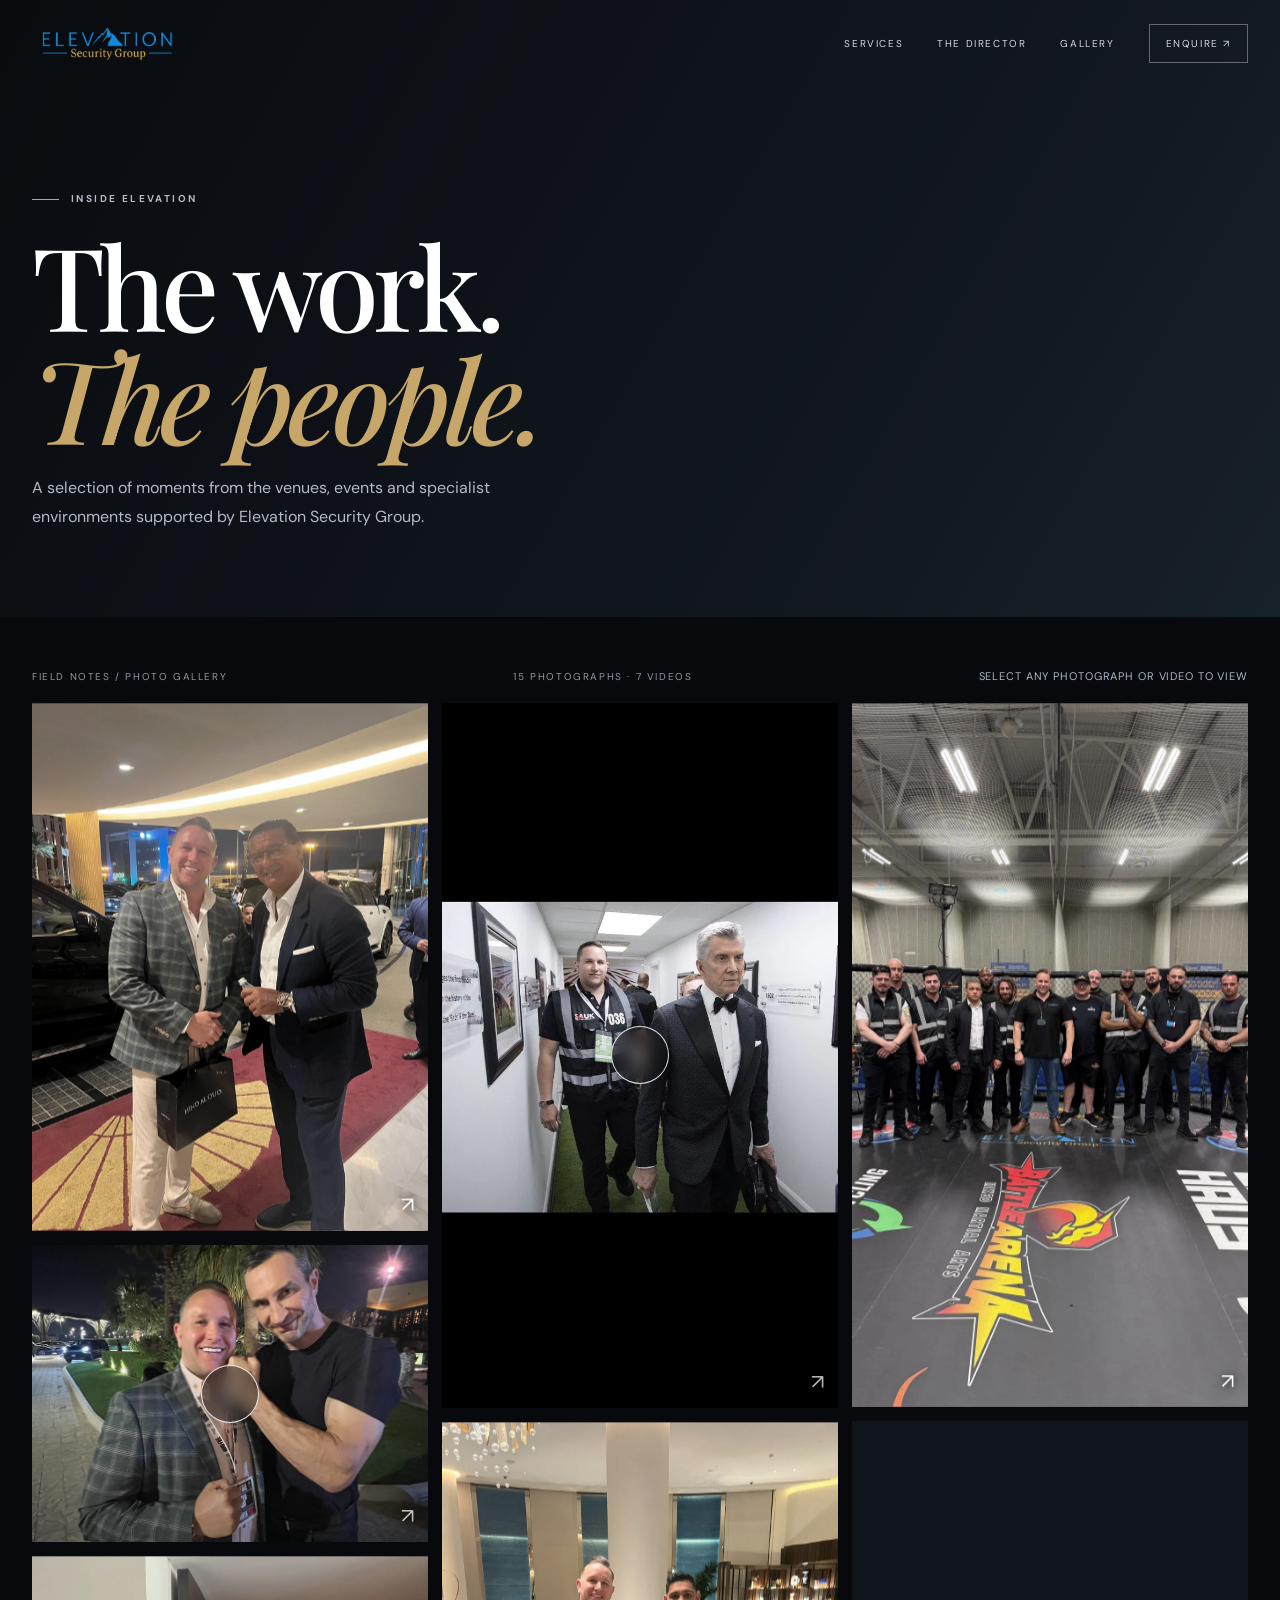
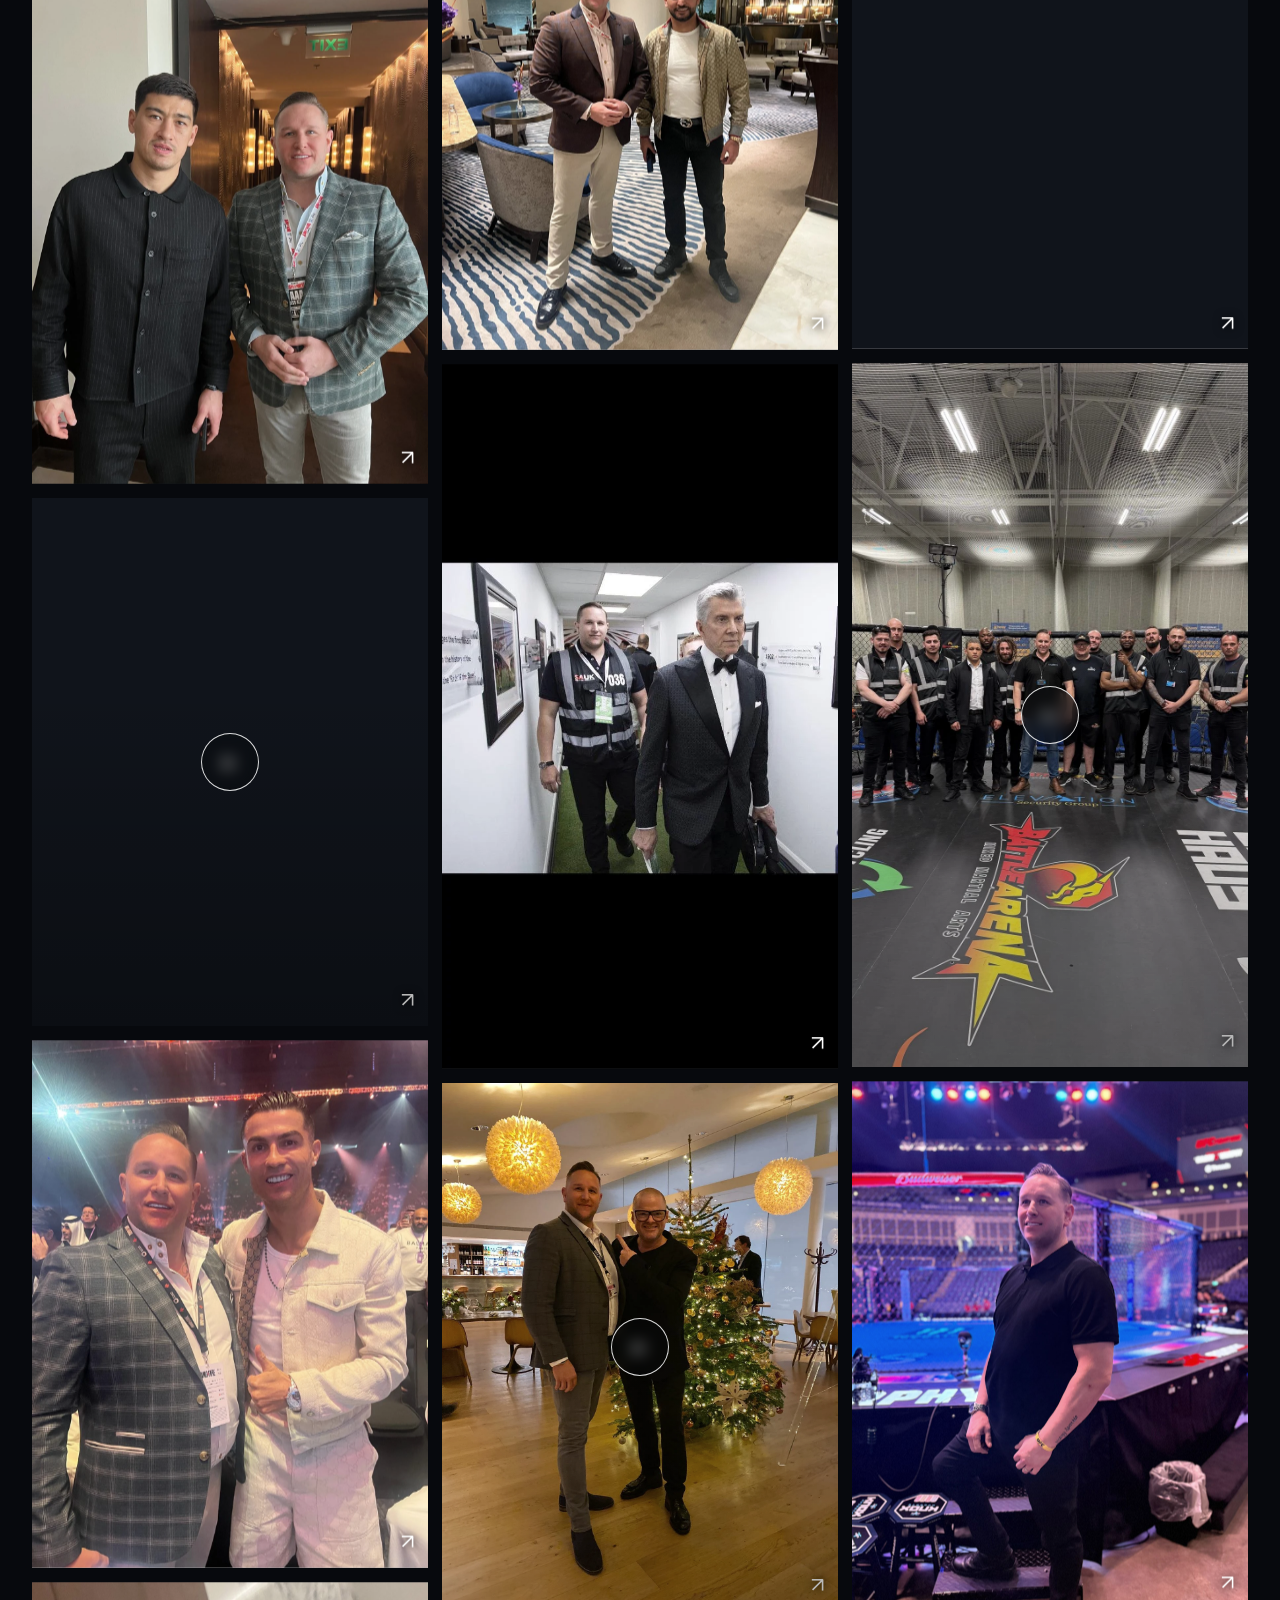
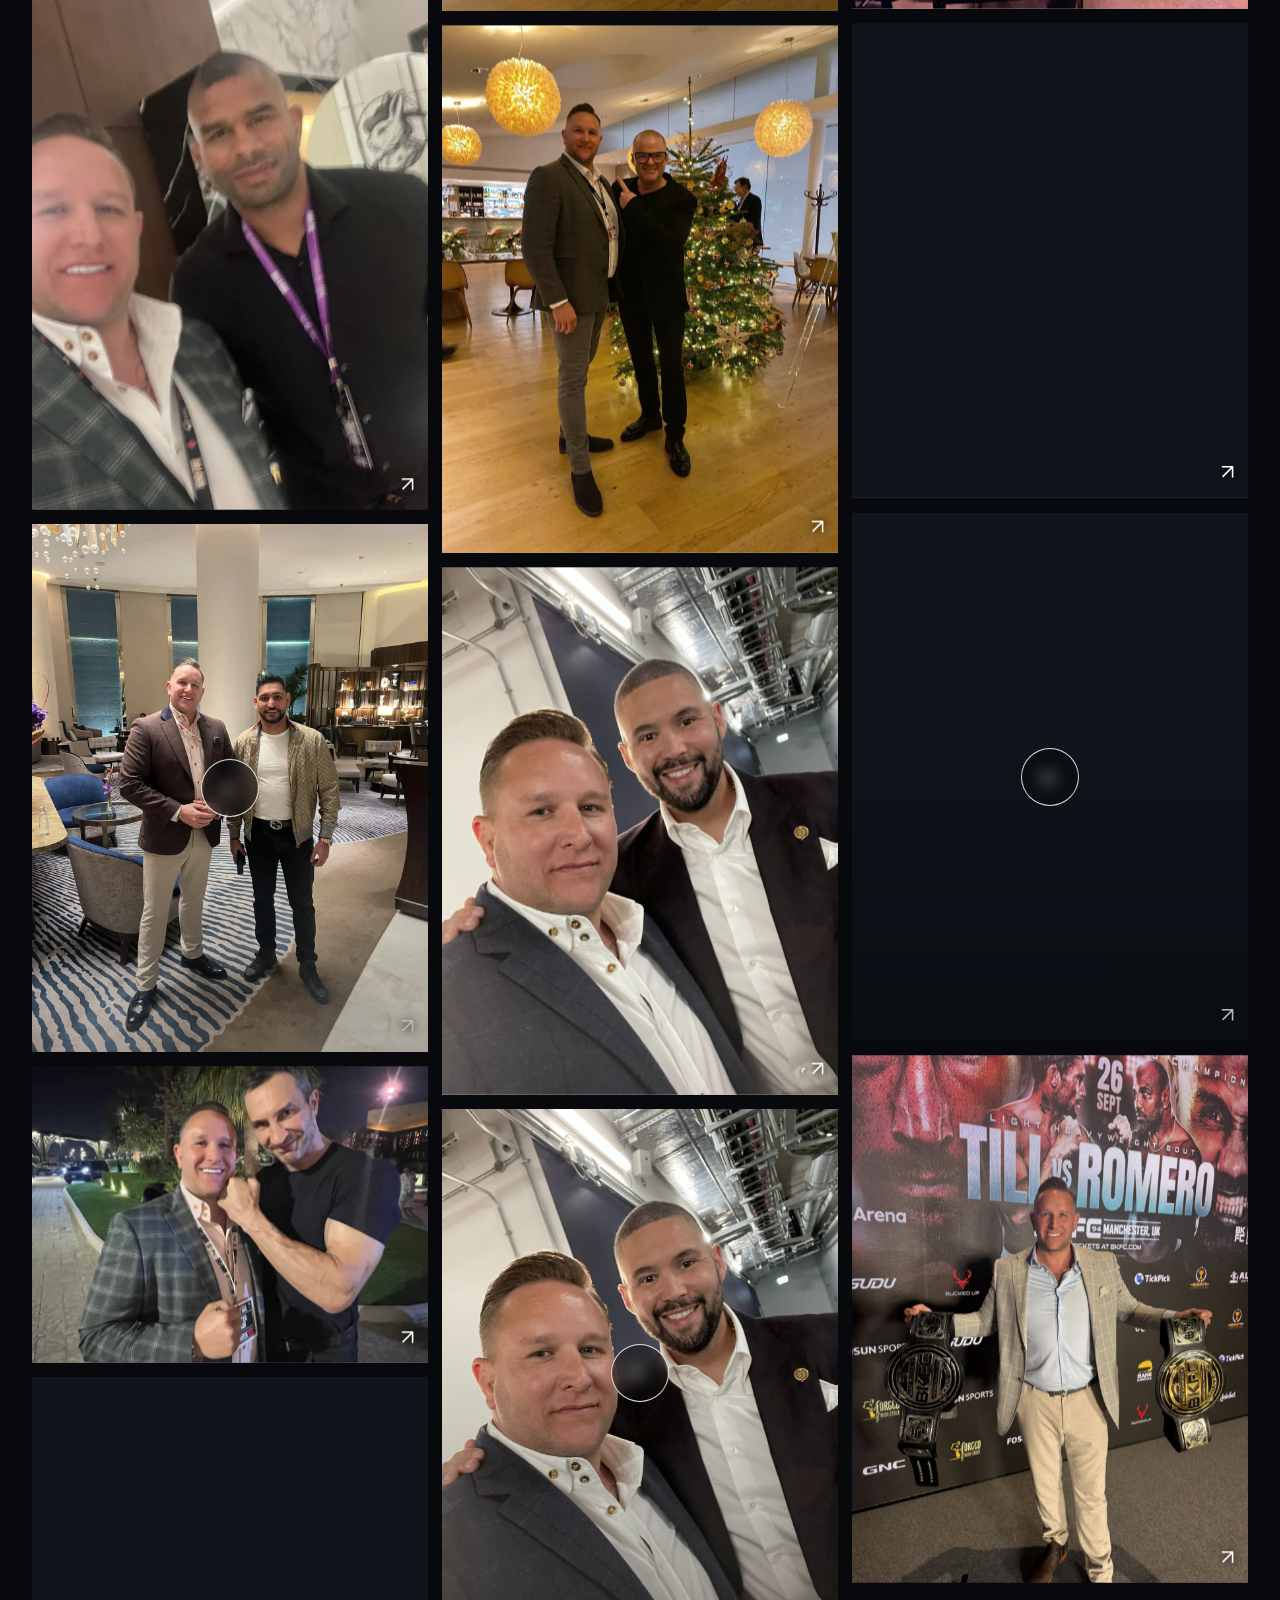
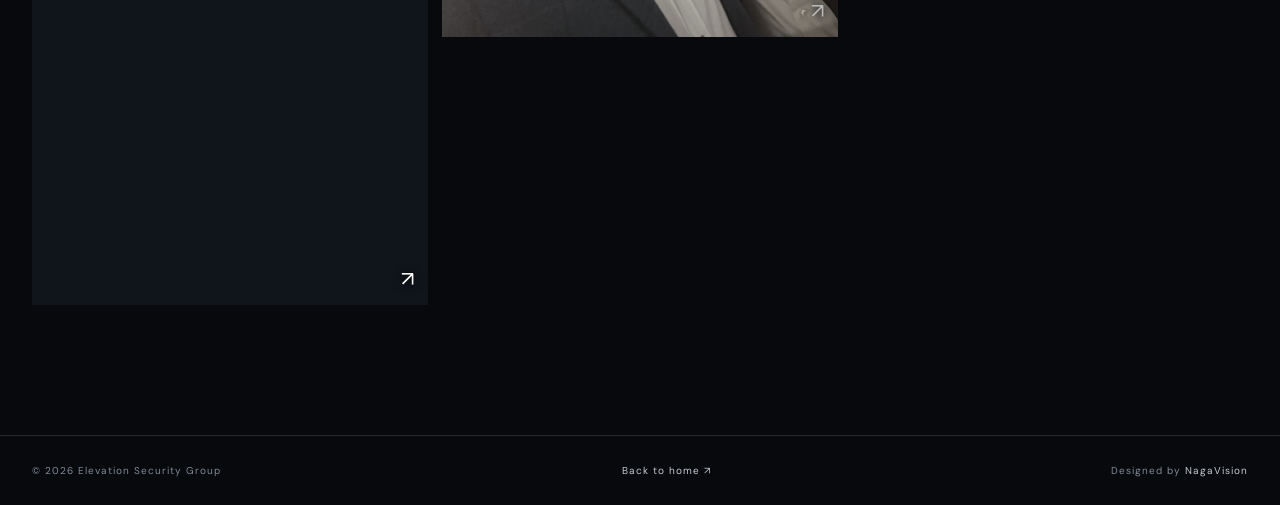
==== commit 3d7ea7f8: "Simplify gallery page controls and remove experimental canvas overlay" ====
--- a/gallery.html
+++ b/gallery.html
@@ -1,5 +1,5 @@
 <!doctype html>
 <html lang="en-GB"><head><meta charset="utf-8"><meta name="viewport" content="width=device-width,initial-scale=1"><meta name="theme-color" content="#07090d"><link rel="icon" href="gallery/2026-gallery/esg.ico" type="image/x-icon"><link rel="shortcut icon" href="gallery/2026-gallery/esg.ico" type="image/x-icon"><meta name="description" content="Explore the Elevation Security Group gallery."><title>Gallery | Elevation Security Group</title><link rel="stylesheet" href="assets/site.css"></head>
 <body><header class="site-header"><div class="wrap nav"><a class="brand" href="index.html"><img src="gallery/2026-gallery/logo.png" alt="Elevation Security Group"></a><button class="menu-toggle" aria-label="Open navigation" aria-expanded="false">☰</button><nav class="nav-links"><a href="index.html#services">Services</a><a href="index.html#director">The Director</a><a href="gallery.html">Gallery</a><a href="index.html#contact" class="nav-cta">Enquire ↗</a></nav></div></header>
-<main><section class="gallery-page-hero"><div class="wrap"><p class="eyebrow">Inside Elevation</p><h1 class="display">The work.<br><span class="blue">The people.</span></h1><p>A selection of moments from the venues, events and specialist environments supported by Elevation Security Group.</p></div></section><section class="section" style="padding-top:52px"><div class="wrap"><div class="gallery-toolbar"><span>Field notes / Photo gallery</span><span>15 photographs · 8 videos</span><span class="gallery-hint">Swipe or scroll to explore · Select a photograph to enlarge</span><button class="gallery-explore-trigger" id="gallery-explore-open" type="button">Explore gallery ↗</button></div><div id="gallery-viewport"><div class="masonry" id="gallery-grid"></div></div></div></section><div class="lightbox preview-lightbox" id="gallery-lightbox" aria-hidden="true" role="dialog" aria-label="Gallery viewer"><button class="lightbox-close" aria-label="Close gallery">×</button><button class="lightbox-prev" aria-label="Previous item">‹</button><button class="lightbox-next" aria-label="Next item">›</button><div class="preview-stage"><img src="" alt="Expanded gallery image" hidden><video controls playsinline preload="metadata" hidden></video></div><div class="preview-caption"><span class="preview-media-label">ELEVATION / PHOTOGRAPHY</span><span class="lightbox-count"></span><a class="lightbox-full-link" href="index.html">Back to home</a></div></div></main>
-<footer class="footer"><div class="wrap footer-row"><span>© <span id="year"></span> Elevation Security Group</span><a href="index.html">Back to home ↗</a><span>Designed by <a href="https://nagavision.uk" target="_blank" rel="noopener">NagaVision</a></span></div></footer><script src="assets/site.js" defer></script><script src="https://cdnjs.cloudflare.com/ajax/libs/gsap/3.12.5/gsap.min.js" defer></script><script src="assets/animations.js" defer></script><script src="assets/gallery.js" defer></script><script src="assets/gallery-canvas.js" defer></script><script>document.getElementById('year').textContent=new Date().getFullYear()</script></body></html>+<main><section class="gallery-page-hero"><div class="wrap"><p class="eyebrow">Inside Elevation</p><h1 class="display">The work.<br><span class="blue">The people.</span></h1><p>A selection of moments from the venues, events and specialist environments supported by Elevation Security Group.</p></div></section><section class="section" style="padding-top:52px"><div class="wrap"><div class="gallery-toolbar"><span>Field notes / Photo gallery</span><span>15 photographs · 7 videos</span><span class="gallery-hint">Select any photograph or video to view</span></div><div id="gallery-viewport"><div class="masonry" id="gallery-grid"></div></div></div></section><div class="lightbox preview-lightbox" id="gallery-lightbox" aria-hidden="true" role="dialog" aria-modal="true" aria-label="Gallery viewer"><button class="lightbox-close" aria-label="Close gallery">×</button><button class="lightbox-prev" aria-label="Previous item">‹</button><button class="lightbox-next" aria-label="Next item">›</button><div class="preview-stage"><img src="" alt="Expanded gallery image" hidden><video controls playsinline preload="metadata" hidden></video></div><div class="preview-caption"><span class="preview-media-label">ELEVATION / PHOTOGRAPHY</span><span class="lightbox-count"></span><a class="lightbox-full-link" href="index.html">Back to home</a></div></div></main>
+<footer class="footer"><div class="wrap footer-row"><span>© <span id="year"></span> Elevation Security Group</span><a href="index.html">Back to home ↗</a><span>Designed by <a href="https://nagavision.uk" target="_blank" rel="noopener">NagaVision</a></span></div></footer><script src="assets/site.js" defer></script><script src="https://cdnjs.cloudflare.com/ajax/libs/gsap/3.12.5/gsap.min.js" defer></script><script src="assets/animations.js" defer></script><script src="assets/gallery.js" defer></script><script>document.getElementById('year').textContent=new Date().getFullYear()</script></body></html>
--- a/assets/site.css
+++ b/assets/site.css
@@ -183,3 +183,32 @@
 #gallery-grid .gallery-tile{will-change:transform,opacity}
 #gallery-lightbox .preview-stage{touch-action:pan-y}
 @media(prefers-reduced-motion:reduce){#gallery-grid .gallery-tile,#gallery-lightbox .preview-stage{animation:none!important;transition:none!important}}
+
+
+/* Interactive gallery canvas — adapted from the FreeFrontend GSAP draggable/zoom gallery pattern */
+.gallery-explore-trigger{border:1px solid rgba(199,166,106,.65);background:transparent;color:var(--gold);padding:12px 16px;font-size:10px;letter-spacing:.14em;text-transform:uppercase;white-space:nowrap;cursor:pointer;transition:background .25s,color .25s,border-color .25s}
+.gallery-explore-trigger:hover{background:var(--gold);color:#090b0f;border-color:var(--gold)}
+#gallery-viewport{position:relative}
+.gallery-explore-mode{overflow:hidden!important}
+.gallery-explore-mode #gallery-viewport{position:fixed;inset:0;z-index:90;overflow:hidden;background:radial-gradient(ellipse at 50% 42%,#1b222c 0%,#090c11 68%);touch-action:none;cursor:grab}
+.gallery-explore-mode #gallery-viewport.is-dragging{cursor:grabbing}
+.gallery-explore-mode #gallery-grid{position:absolute;top:0;left:0;width:min(1200px,calc(100vw - 72px));columns:4 220px;column-gap:14px;will-change:transform;transform-origin:0 0;padding:0}
+.gallery-explore-mode .gallery-tile{margin-bottom:14px;user-select:none;-webkit-user-drag:none}
+.gallery-explore-mode .gallery-tile img{pointer-events:none;user-select:none;-webkit-user-drag:none}
+.gallery-canvas-top{position:absolute;z-index:4;top:22px;left:24px;right:24px;display:flex;align-items:center;justify-content:space-between;gap:16px;pointer-events:none}
+.gallery-canvas-brand{color:#e8e9eb;font-size:10px;letter-spacing:.2em;text-transform:uppercase}
+.gallery-canvas-controls{display:flex;align-items:center;gap:8px;pointer-events:auto}
+.gallery-canvas-controls button{min-width:48px;padding:11px 13px;border:1px solid rgba(255,255,255,.24);background:rgba(9,12,17,.72);backdrop-filter:blur(12px);color:#f4f5f6;font-size:10px;letter-spacing:.1em;cursor:pointer}
+.gallery-canvas-controls button:hover,.gallery-canvas-controls button[aria-pressed=true]{border-color:var(--gold);color:var(--gold)}
+.gallery-canvas-controls .gallery-canvas-close{width:42px;height:42px;min-width:42px;border-radius:50%;font-size:22px;letter-spacing:0;padding:0}
+.gallery-canvas-foot{position:absolute;z-index:4;bottom:22px;left:24px;right:24px;display:flex;justify-content:space-between;align-items:center;gap:16px;color:#aeb7c3;font-size:9px;letter-spacing:.16em;text-transform:uppercase;pointer-events:none}
+.gallery-canvas-foot strong{color:var(--gold);font-weight:500}
+@media(max-width:700px){.gallery-explore-trigger{align-self:flex-start}.gallery-explore-mode #gallery-grid{width:calc(100vw - 40px);columns:2 145px;column-gap:9px}.gallery-explore-mode .gallery-tile{margin-bottom:9px}.gallery-canvas-top{top:14px;left:14px;right:14px;align-items:flex-start}.gallery-canvas-brand{max-width:90px;line-height:1.6}.gallery-canvas-controls{gap:5px}.gallery-canvas-controls button{min-width:40px;padding:10px 9px;font-size:9px}.gallery-canvas-controls .gallery-canvas-close{width:38px;height:38px;min-width:38px}.gallery-canvas-foot{bottom:14px;left:14px;right:14px;font-size:8px;letter-spacing:.1em}}
+@media(prefers-reduced-motion:reduce){.gallery-canvas-controls button,.gallery-explore-trigger{transition:none}}
+
+
+/* Final homepage gallery thumbnail treatment: full-bleed cover, no letterboxing */
+.gallery-preview-rail .preview-image{flex:0 0 clamp(280px,29vw,390px);height:clamp(220px,23vw,310px);aspect-ratio:4/3;overflow:hidden;background:#111820}
+.gallery-preview-rail .preview-image img{display:block;width:100%;height:100%;min-height:0;object-fit:cover!important;object-position:center center;background:transparent;}
+@media(max-width:850px){.gallery-preview-rail .preview-image{flex-basis:76vw;height:250px}.gallery-preview-rail .preview-image img{object-fit:cover!important}}
+@media(max-width:520px){.gallery-preview-rail .preview-image{flex-basis:82vw;height:250px}.gallery-preview-rail .preview-image img{object-fit:cover!important}}
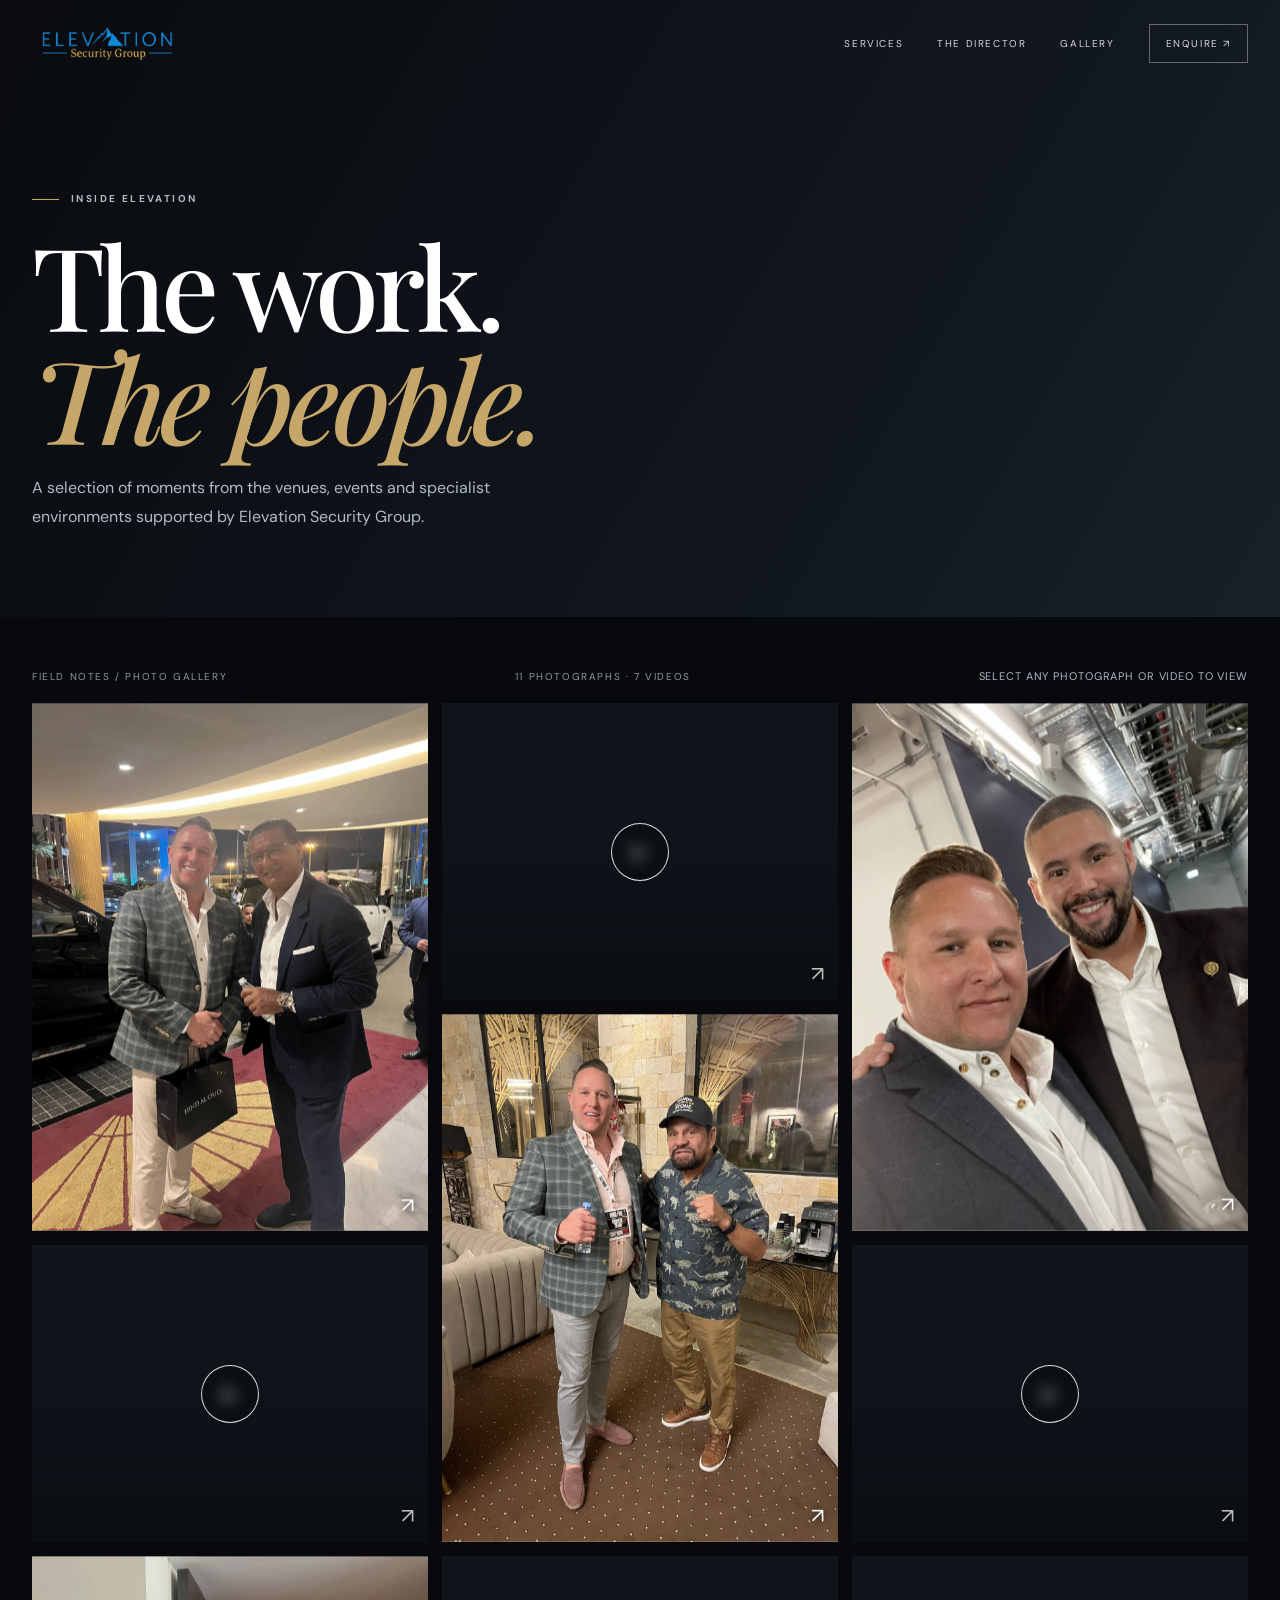
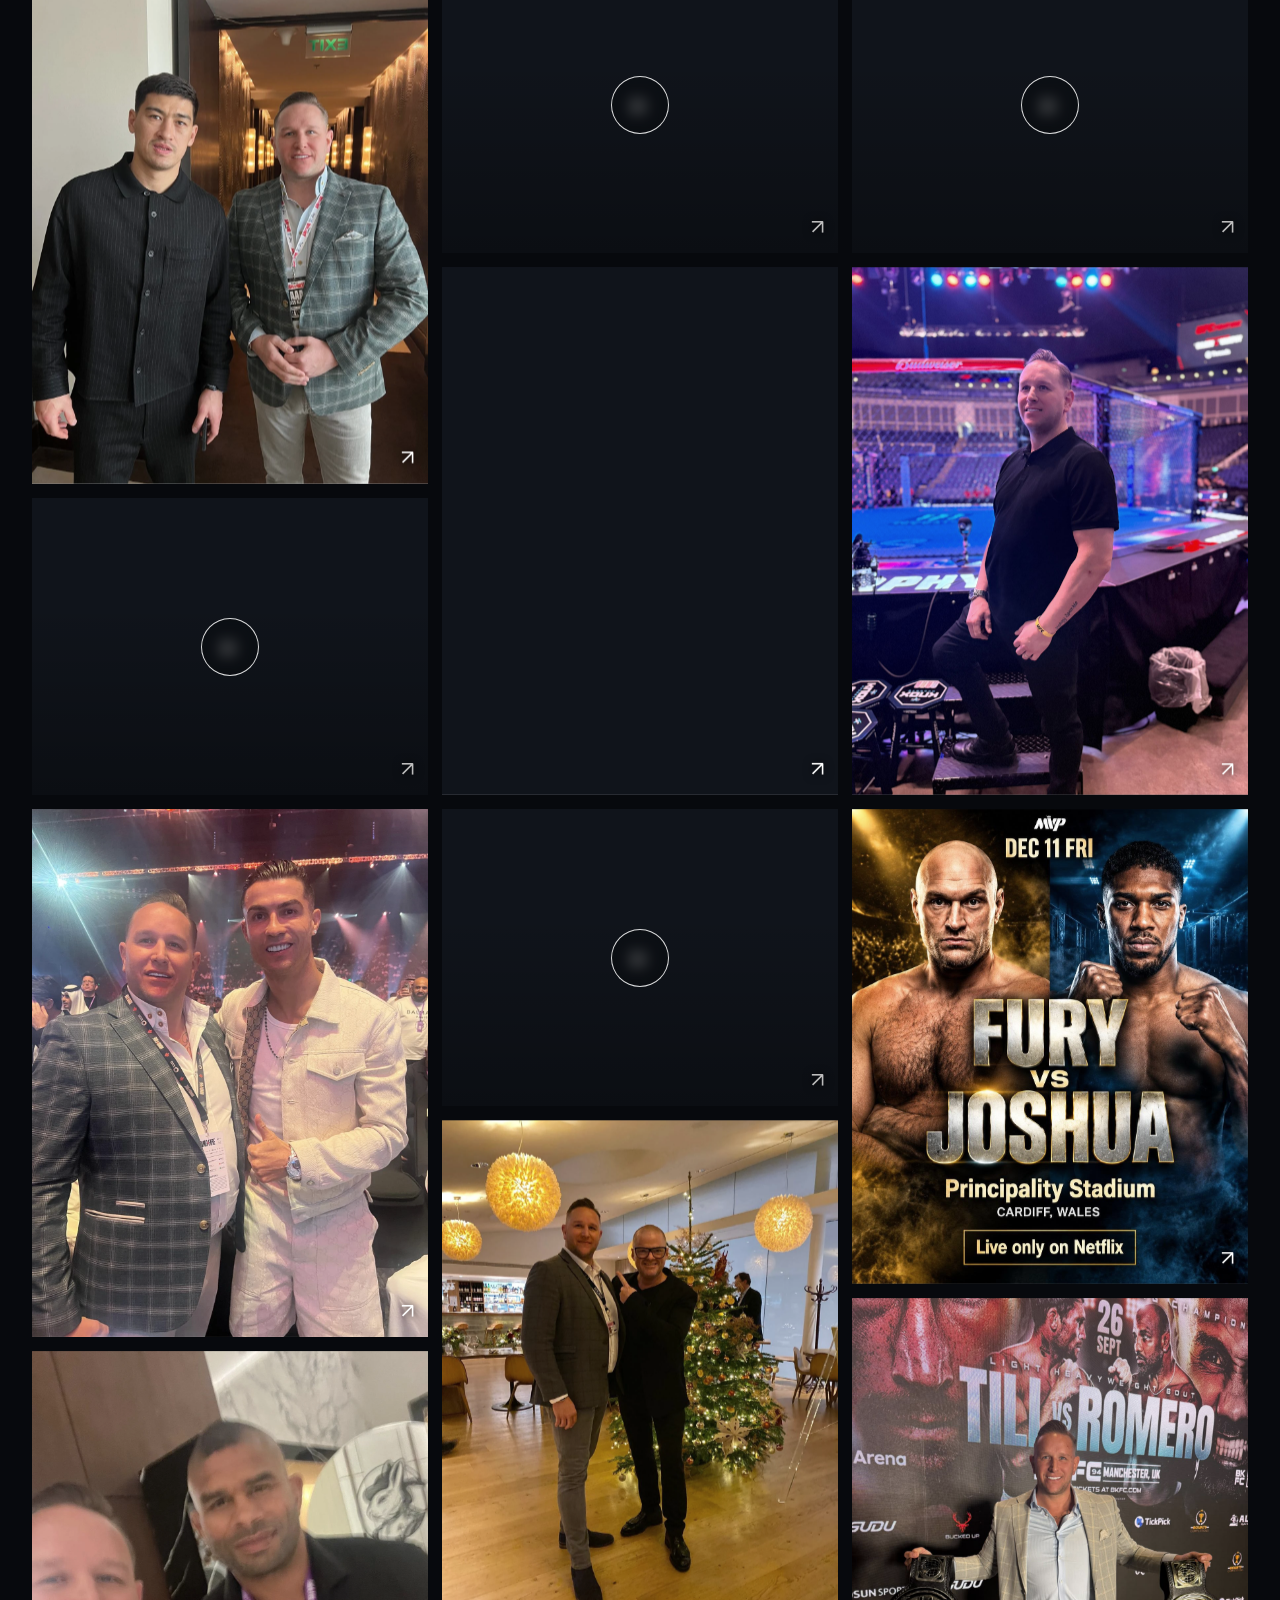
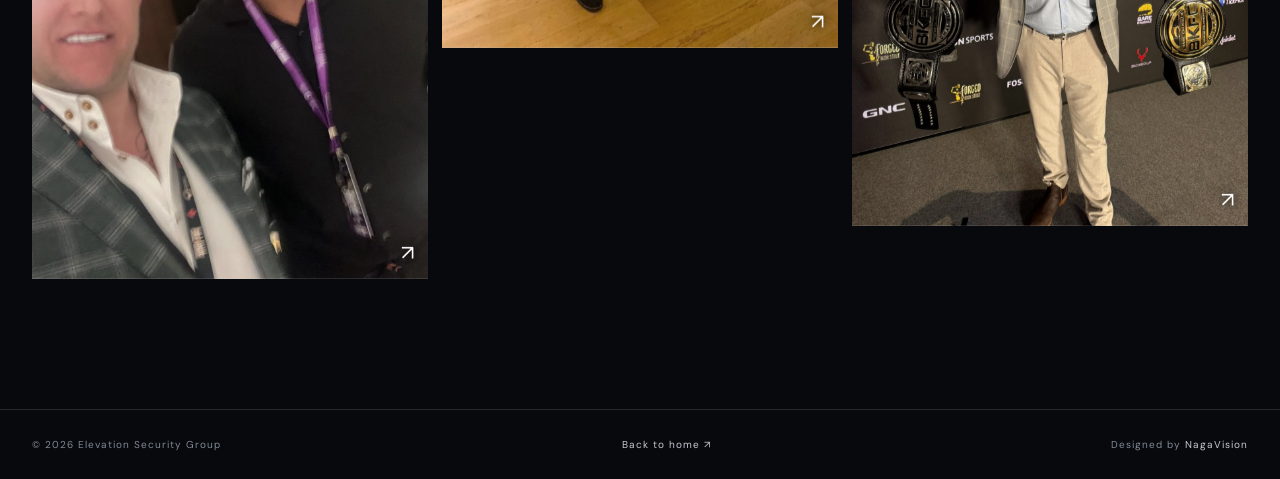
==== commit e62c9d5c: "Update gallery count after removing repeated service photos" ====
--- a/gallery.html
+++ b/gallery.html
@@ -1,5 +1,5 @@
 <!doctype html>
 <html lang="en-GB"><head><meta charset="utf-8"><meta name="viewport" content="width=device-width,initial-scale=1"><meta name="theme-color" content="#07090d"><link rel="icon" href="gallery/2026-gallery/esg.ico" type="image/x-icon"><link rel="shortcut icon" href="gallery/2026-gallery/esg.ico" type="image/x-icon"><meta name="description" content="Explore the Elevation Security Group gallery."><title>Gallery | Elevation Security Group</title><link rel="stylesheet" href="assets/site.css"></head>
 <body><header class="site-header"><div class="wrap nav"><a class="brand" href="index.html"><img src="gallery/2026-gallery/logo.png" alt="Elevation Security Group"></a><button class="menu-toggle" aria-label="Open navigation" aria-expanded="false">☰</button><nav class="nav-links"><a href="index.html#services">Services</a><a href="index.html#director">The Director</a><a href="gallery.html">Gallery</a><a href="index.html#contact" class="nav-cta">Enquire ↗</a></nav></div></header>
-<main><section class="gallery-page-hero"><div class="wrap"><p class="eyebrow">Inside Elevation</p><h1 class="display">The work.<br><span class="blue">The people.</span></h1><p>A selection of moments from the venues, events and specialist environments supported by Elevation Security Group.</p></div></section><section class="section" style="padding-top:52px"><div class="wrap"><div class="gallery-toolbar"><span>Field notes / Photo gallery</span><span>15 photographs · 7 videos</span><span class="gallery-hint">Select any photograph or video to view</span></div><div id="gallery-viewport"><div class="masonry" id="gallery-grid"></div></div></div></section><div class="lightbox preview-lightbox" id="gallery-lightbox" aria-hidden="true" role="dialog" aria-modal="true" aria-label="Gallery viewer"><button class="lightbox-close" aria-label="Close gallery">×</button><button class="lightbox-prev" aria-label="Previous item">‹</button><button class="lightbox-next" aria-label="Next item">›</button><div class="preview-stage"><img src="" alt="Expanded gallery image" hidden><video controls playsinline preload="metadata" hidden></video></div><div class="preview-caption"><span class="preview-media-label">ELEVATION / PHOTOGRAPHY</span><span class="lightbox-count"></span><a class="lightbox-full-link" href="index.html">Back to home</a></div></div></main>
+<main><section class="gallery-page-hero"><div class="wrap"><p class="eyebrow">Inside Elevation</p><h1 class="display">The work.<br><span class="blue">The people.</span></h1><p>A selection of moments from the venues, events and specialist environments supported by Elevation Security Group.</p></div></section><section class="section" style="padding-top:52px"><div class="wrap"><div class="gallery-toolbar"><span>Field notes / Photo gallery</span><span>11 photographs · 7 videos</span><span class="gallery-hint">Select any photograph or video to view</span></div><div id="gallery-viewport"><div class="masonry" id="gallery-grid"></div></div></div></section><div class="lightbox preview-lightbox" id="gallery-lightbox" aria-hidden="true" role="dialog" aria-modal="true" aria-label="Gallery viewer"><button class="lightbox-close" aria-label="Close gallery">×</button><button class="lightbox-prev" aria-label="Previous item">‹</button><button class="lightbox-next" aria-label="Next item">›</button><div class="preview-stage"><img src="" alt="Expanded gallery image" hidden><video controls playsinline preload="metadata" hidden></video></div><div class="preview-caption"><span class="preview-media-label">ELEVATION / PHOTOGRAPHY</span><span class="lightbox-count"></span><a class="lightbox-full-link" href="index.html">Back to home</a></div></div></main>
 <footer class="footer"><div class="wrap footer-row"><span>© <span id="year"></span> Elevation Security Group</span><a href="index.html">Back to home ↗</a><span>Designed by <a href="https://nagavision.uk" target="_blank" rel="noopener">NagaVision</a></span></div></footer><script src="assets/site.js" defer></script><script src="https://cdnjs.cloudflare.com/ajax/libs/gsap/3.12.5/gsap.min.js" defer></script><script src="assets/animations.js" defer></script><script src="assets/gallery.js" defer></script><script>document.getElementById('year').textContent=new Date().getFullYear()</script></body></html>
--- a/assets/site.css
+++ b/assets/site.css
@@ -212,3 +212,24 @@
 .gallery-preview-rail .preview-image img{display:block;width:100%;height:100%;min-height:0;object-fit:cover!important;object-position:center center;background:transparent;}
 @media(max-width:850px){.gallery-preview-rail .preview-image{flex-basis:76vw;height:250px}.gallery-preview-rail .preview-image img{object-fit:cover!important}}
 @media(max-width:520px){.gallery-preview-rail .preview-image{flex-basis:82vw;height:250px}.gallery-preview-rail .preview-image img{object-fit:cover!important}}
+
+
+/* Media viewer refinement: one centred stage, consistent on both pages */
+.preview-lightbox{position:fixed;inset:0;z-index:140;display:none;align-items:center;justify-content:center;flex-direction:column;gap:0;padding:clamp(16px,3vw,42px);box-sizing:border-box;overflow:hidden;background:rgba(3,5,8,.97);backdrop-filter:blur(18px)}
+.preview-lightbox.open{display:flex}
+.preview-lightbox .preview-stage{position:relative;display:grid;place-items:center;width:min(100%,1440px);height:min(78svh,840px);min-height:0;margin:auto;flex:0 1 auto;overflow:hidden}
+.preview-lightbox .preview-stage img,.preview-lightbox .preview-stage video{display:block;width:auto;height:auto;max-width:100%;max-height:100%;object-fit:contain;box-shadow:0 20px 80px rgba(0,0,0,.38)}
+.preview-lightbox .preview-stage video{background:#050505}
+.preview-lightbox .preview-stage [hidden]{display:none!important}
+.preview-lightbox .lightbox-close{position:absolute;top:18px;right:22px;z-index:5;display:grid;place-items:center;width:46px;height:46px;padding:0;border:1px solid rgba(255,255,255,.24);border-radius:50%;background:rgba(12,15,20,.55);color:#fff;font-size:28px;line-height:1;backdrop-filter:blur(12px)}
+.preview-lightbox .lightbox-prev,.preview-lightbox .lightbox-next{position:absolute;top:50%;z-index:5;display:grid;place-items:center;width:46px;height:46px;padding:0;border:1px solid rgba(255,255,255,.22);border-radius:50%;background:rgba(12,15,20,.48);color:#fff;font-size:30px;line-height:1;transform:translateY(-50%);backdrop-filter:blur(12px)}
+.preview-lightbox .lightbox-prev{left:clamp(12px,2.5vw,34px)}.preview-lightbox .lightbox-next{right:clamp(12px,2.5vw,34px)}
+.preview-lightbox .preview-caption{position:relative;width:min(100%,1440px);min-height:48px;margin:0 auto;padding:14px 0 0;display:flex;align-items:center;justify-content:space-between;gap:18px;flex:0 0 auto;color:#aab3c0;box-sizing:border-box}
+.preview-lightbox .lightbox-count{position:static;transform:none;color:#fff;font-size:11px;letter-spacing:.18em}
+.preview-lightbox .preview-media-label{font-size:9px;letter-spacing:.2em;color:#929ba8}
+.preview-lightbox .lightbox-full-link{position:static;transform:none;margin-left:auto;color:var(--gold);font-size:10px;letter-spacing:.12em;text-transform:uppercase;border-bottom:1px solid rgba(199,166,106,.6);padding-bottom:6px;white-space:nowrap}
+.gallery-preview-rail .preview-image video,.gallery-preview-rail .preview-image .preview-thumb{display:block;width:100%;height:100%;object-fit:cover;object-position:center;background:#10141b}
+#gallery-grid .gallery-tile video{display:block;width:100%;height:auto;min-height:150px;aspect-ratio:4/3;object-fit:cover;background:#10141b}
+#gallery-grid .gallery-tile.gallery-video-tile{cursor:pointer}
+@media(max-width:700px){.preview-lightbox{padding:58px 12px 18px}.preview-lightbox .preview-stage{width:100%;height:72svh;max-height:calc(100svh - 130px)}.preview-lightbox .lightbox-close{top:10px;right:12px;width:40px;height:40px}.preview-lightbox .lightbox-prev,.preview-lightbox .lightbox-next{width:38px;height:38px;font-size:25px}.preview-lightbox .preview-caption{width:100%;min-height:40px;padding-top:10px;gap:10px}.preview-lightbox .preview-media-label{display:none}.preview-lightbox .lightbox-full-link{font-size:9px}}
+@media(prefers-reduced-motion:reduce){.preview-lightbox,.preview-lightbox *{scroll-behavior:auto!important;transition:none!important}}
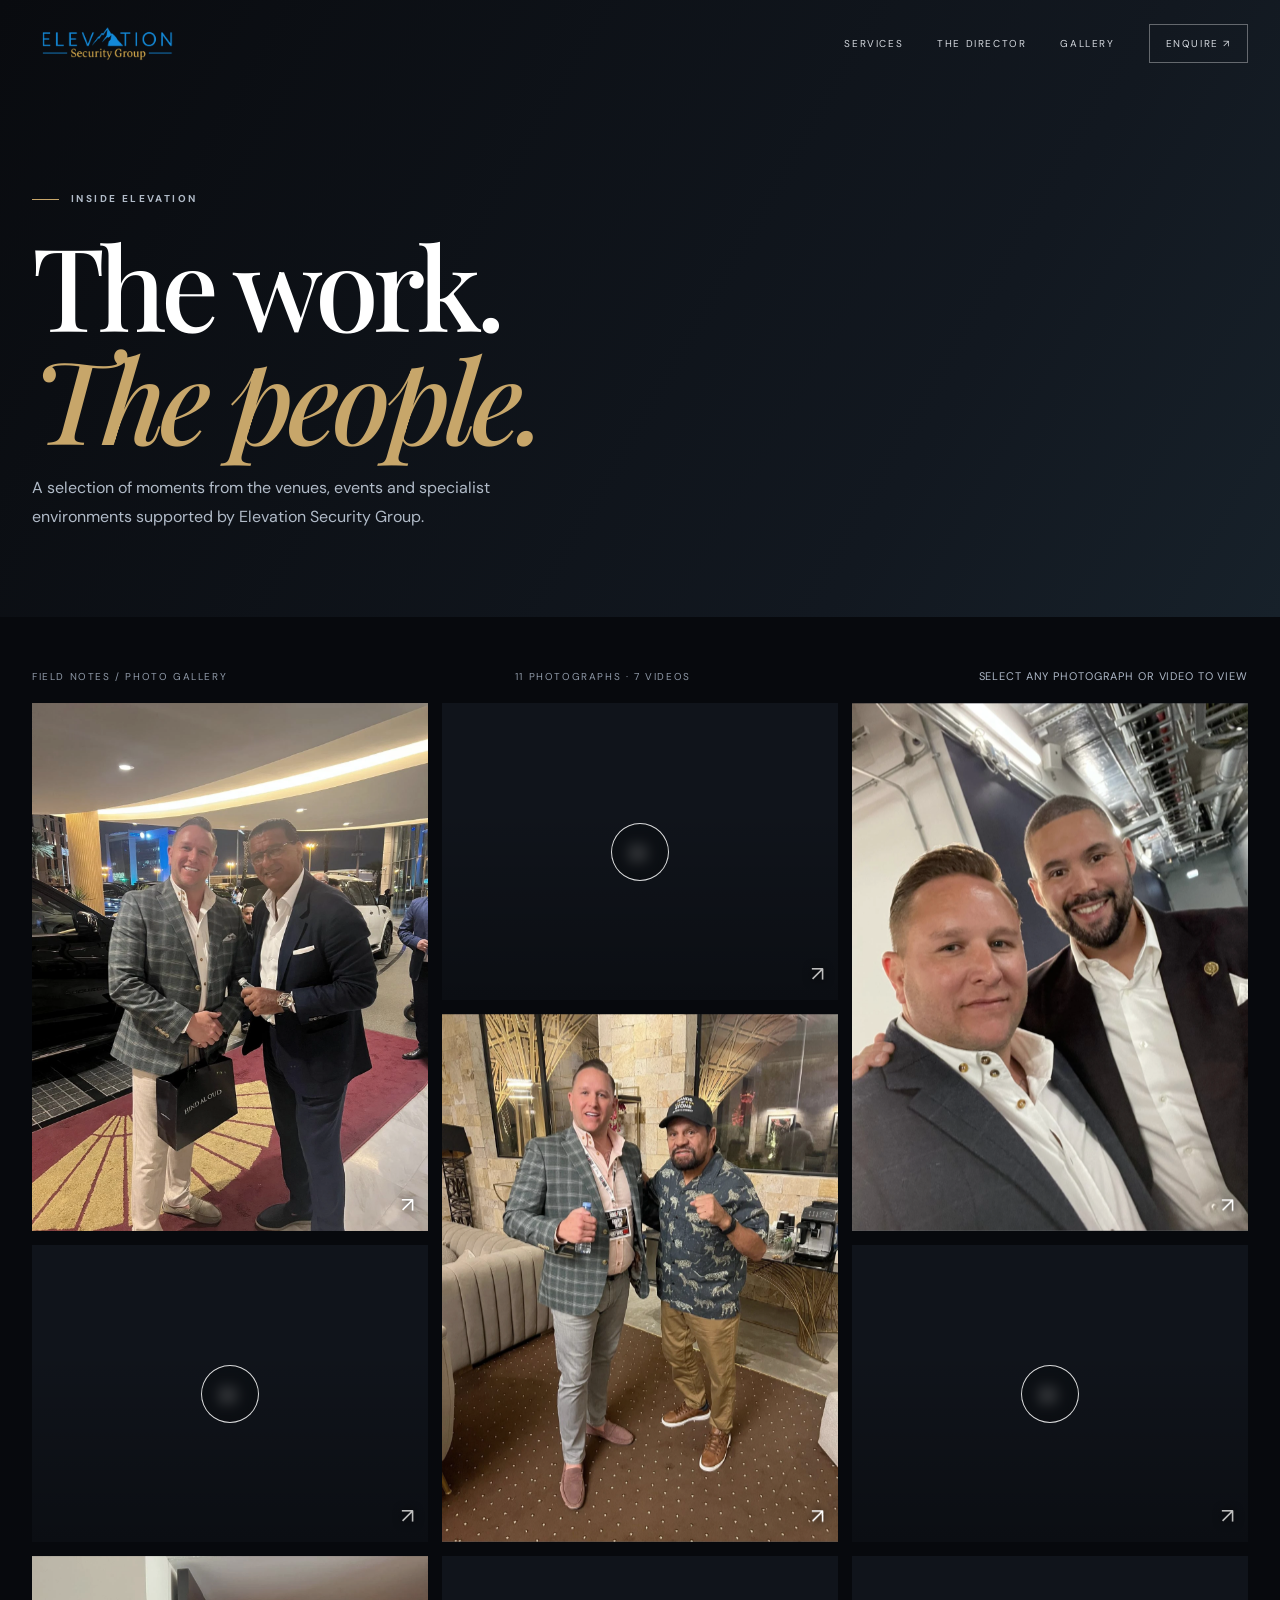
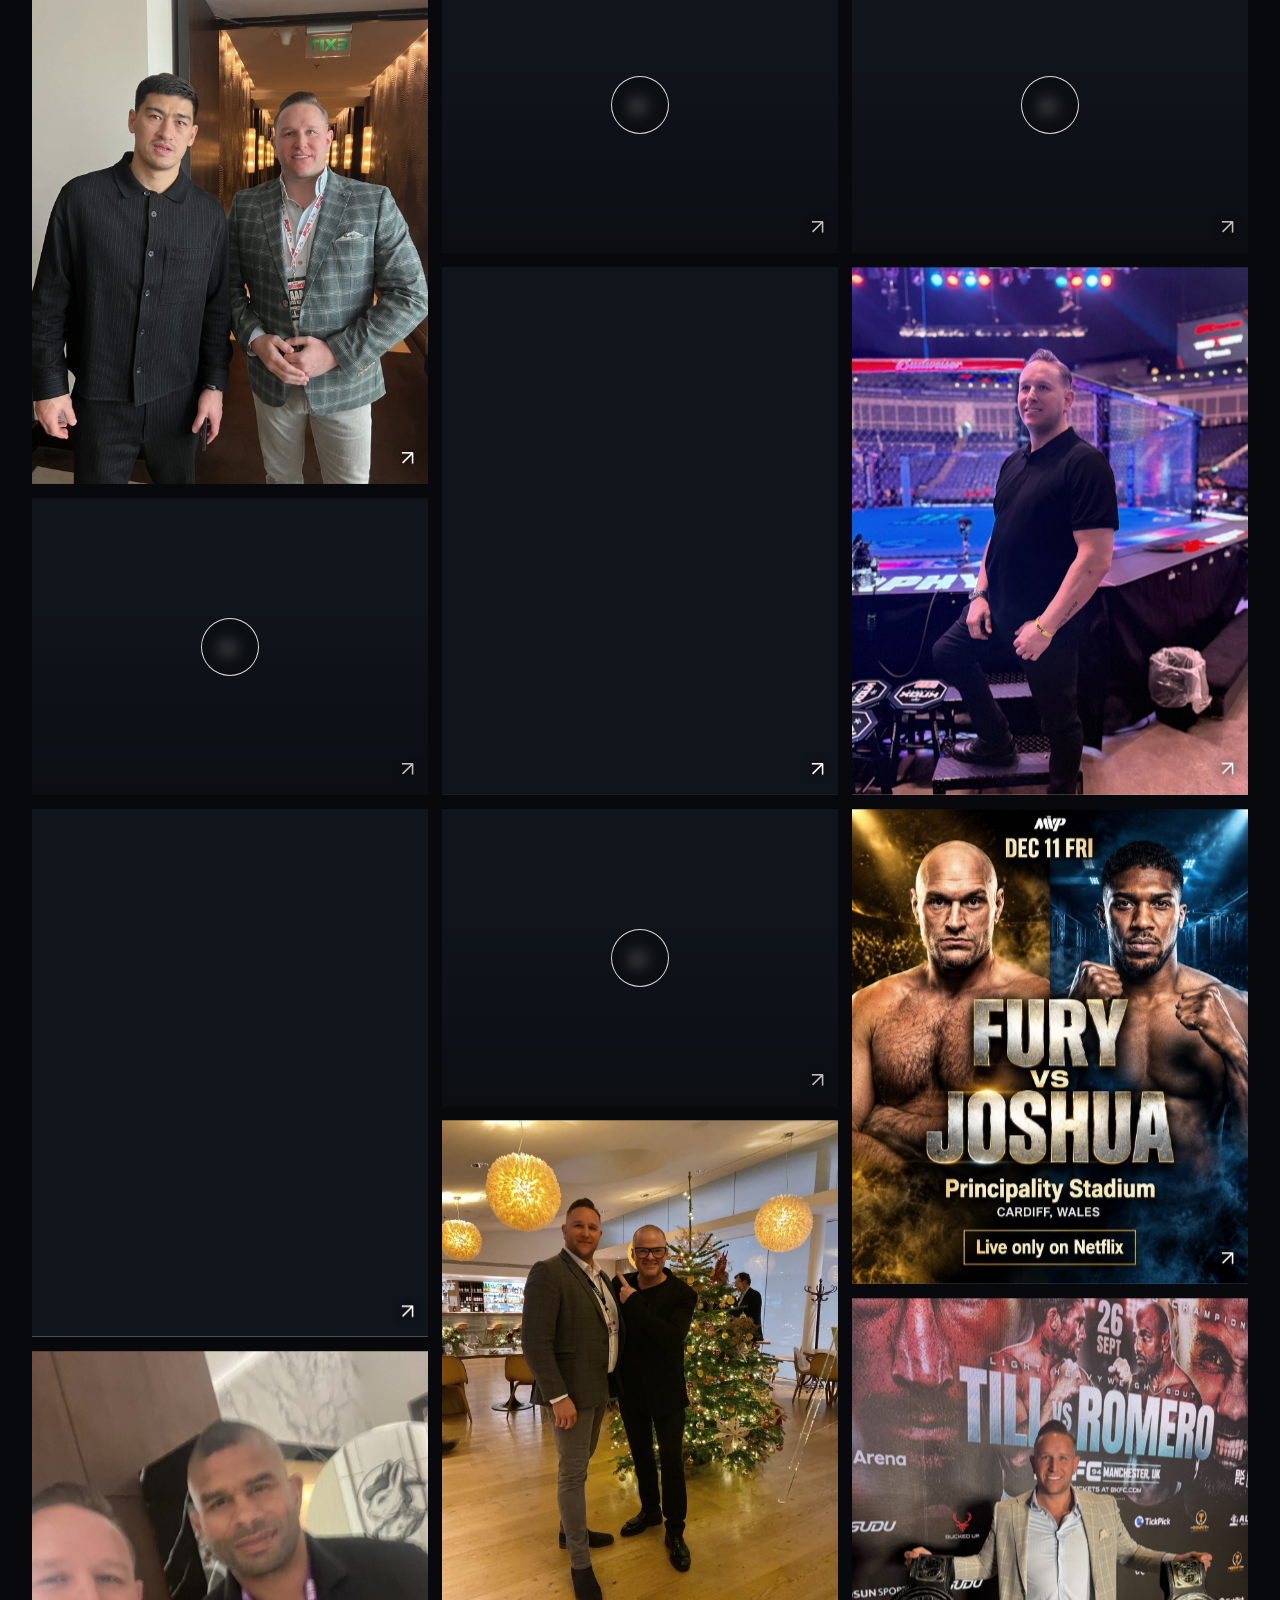
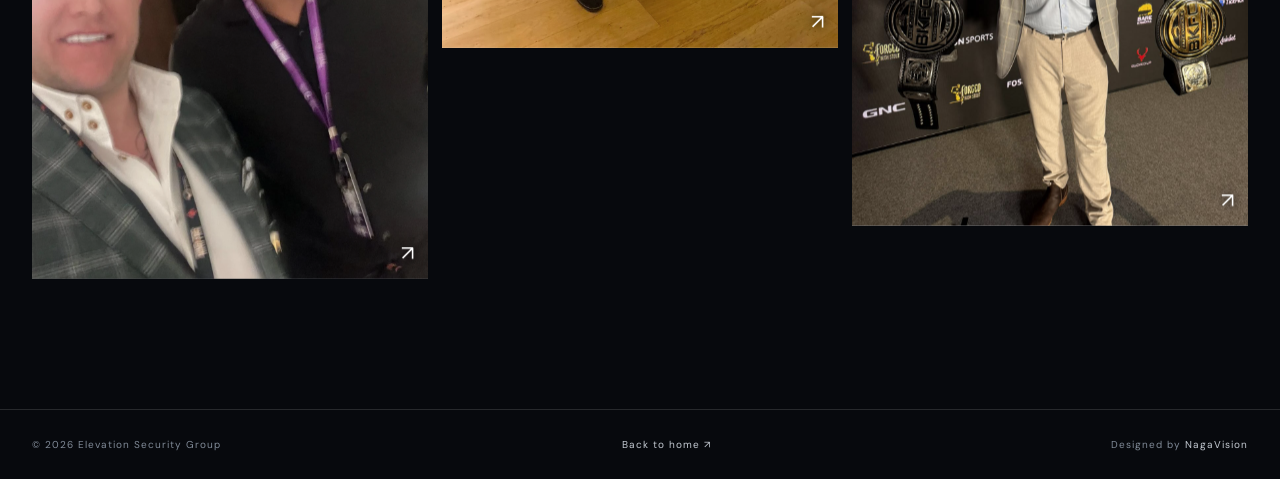
==== commit b06be236: "Load shared media manifest before rendering the full gallery" ====
--- a/gallery.html
+++ b/gallery.html
@@ -2,4 +2,4 @@
 <html lang="en-GB"><head><meta charset="utf-8"><meta name="viewport" content="width=device-width,initial-scale=1"><meta name="theme-color" content="#07090d"><link rel="icon" href="gallery/2026-gallery/esg.ico" type="image/x-icon"><link rel="shortcut icon" href="gallery/2026-gallery/esg.ico" type="image/x-icon"><meta name="description" content="Explore the Elevation Security Group gallery."><title>Gallery | Elevation Security Group</title><link rel="stylesheet" href="assets/site.css"></head>
 <body><header class="site-header"><div class="wrap nav"><a class="brand" href="index.html"><img src="gallery/2026-gallery/logo.png" alt="Elevation Security Group"></a><button class="menu-toggle" aria-label="Open navigation" aria-expanded="false">☰</button><nav class="nav-links"><a href="index.html#services">Services</a><a href="index.html#director">The Director</a><a href="gallery.html">Gallery</a><a href="index.html#contact" class="nav-cta">Enquire ↗</a></nav></div></header>
 <main><section class="gallery-page-hero"><div class="wrap"><p class="eyebrow">Inside Elevation</p><h1 class="display">The work.<br><span class="blue">The people.</span></h1><p>A selection of moments from the venues, events and specialist environments supported by Elevation Security Group.</p></div></section><section class="section" style="padding-top:52px"><div class="wrap"><div class="gallery-toolbar"><span>Field notes / Photo gallery</span><span>11 photographs · 7 videos</span><span class="gallery-hint">Select any photograph or video to view</span></div><div id="gallery-viewport"><div class="masonry" id="gallery-grid"></div></div></div></section><div class="lightbox preview-lightbox" id="gallery-lightbox" aria-hidden="true" role="dialog" aria-modal="true" aria-label="Gallery viewer"><button class="lightbox-close" aria-label="Close gallery">×</button><button class="lightbox-prev" aria-label="Previous item">‹</button><button class="lightbox-next" aria-label="Next item">›</button><div class="preview-stage"><img src="" alt="Expanded gallery image" hidden><video controls playsinline preload="metadata" hidden></video></div><div class="preview-caption"><span class="preview-media-label">ELEVATION / PHOTOGRAPHY</span><span class="lightbox-count"></span><a class="lightbox-full-link" href="index.html">Back to home</a></div></div></main>
-<footer class="footer"><div class="wrap footer-row"><span>© <span id="year"></span> Elevation Security Group</span><a href="index.html">Back to home ↗</a><span>Designed by <a href="https://nagavision.uk" target="_blank" rel="noopener">NagaVision</a></span></div></footer><script src="assets/site.js" defer></script><script src="https://cdnjs.cloudflare.com/ajax/libs/gsap/3.12.5/gsap.min.js" defer></script><script src="assets/animations.js" defer></script><script src="assets/gallery.js" defer></script><script>document.getElementById('year').textContent=new Date().getFullYear()</script></body></html>+<footer class="footer"><div class="wrap footer-row"><span>© <span id="year"></span> Elevation Security Group</span><a href="index.html">Back to home ↗</a><span>Designed by <a href="https://nagavision.uk" target="_blank" rel="noopener">NagaVision</a></span></div></footer><script src="assets/site.js" defer></script><script src="https://cdnjs.cloudflare.com/ajax/libs/gsap/3.12.5/gsap.min.js" defer></script><script src="assets/media-manifest.js" defer></script><script src="assets/gallery.js" defer></script><script src="assets/animations.js" defer></script><script>document.getElementById('year').textContent=new Date().getFullYear()</script></body></html>
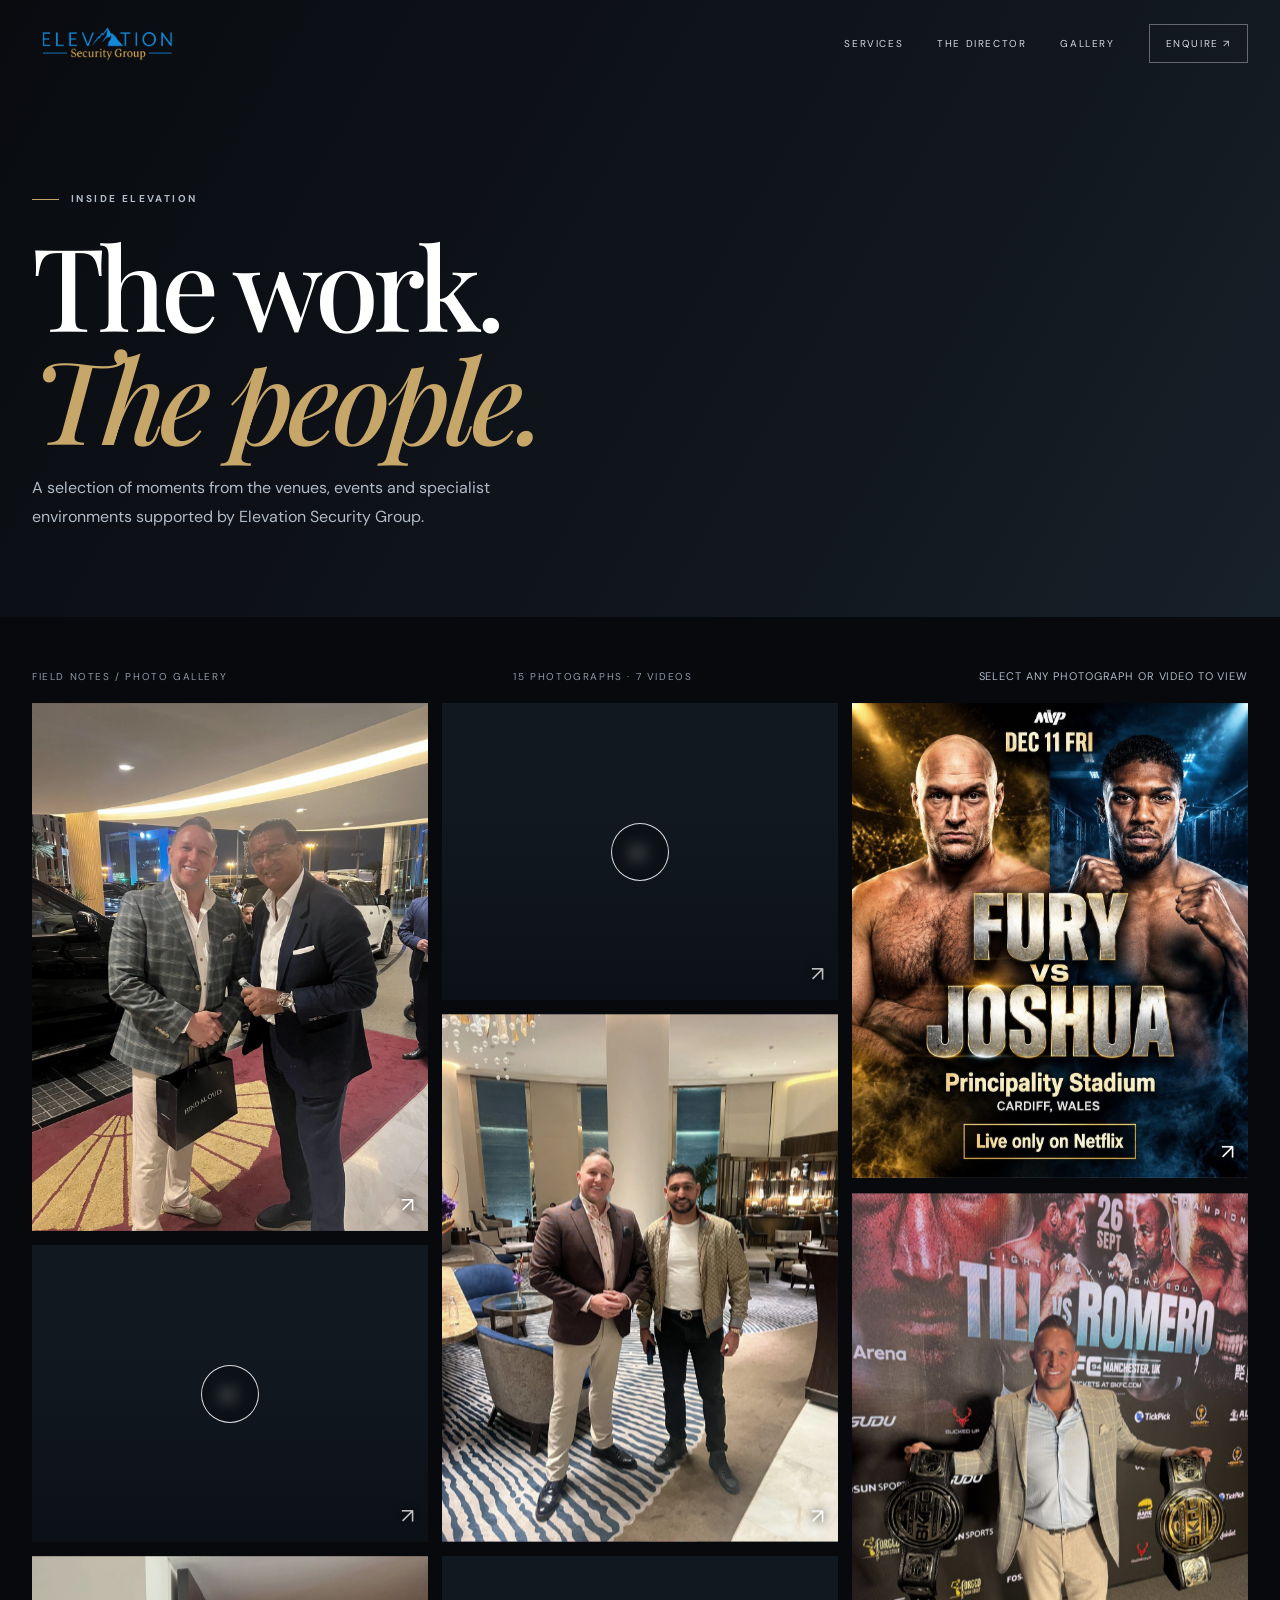
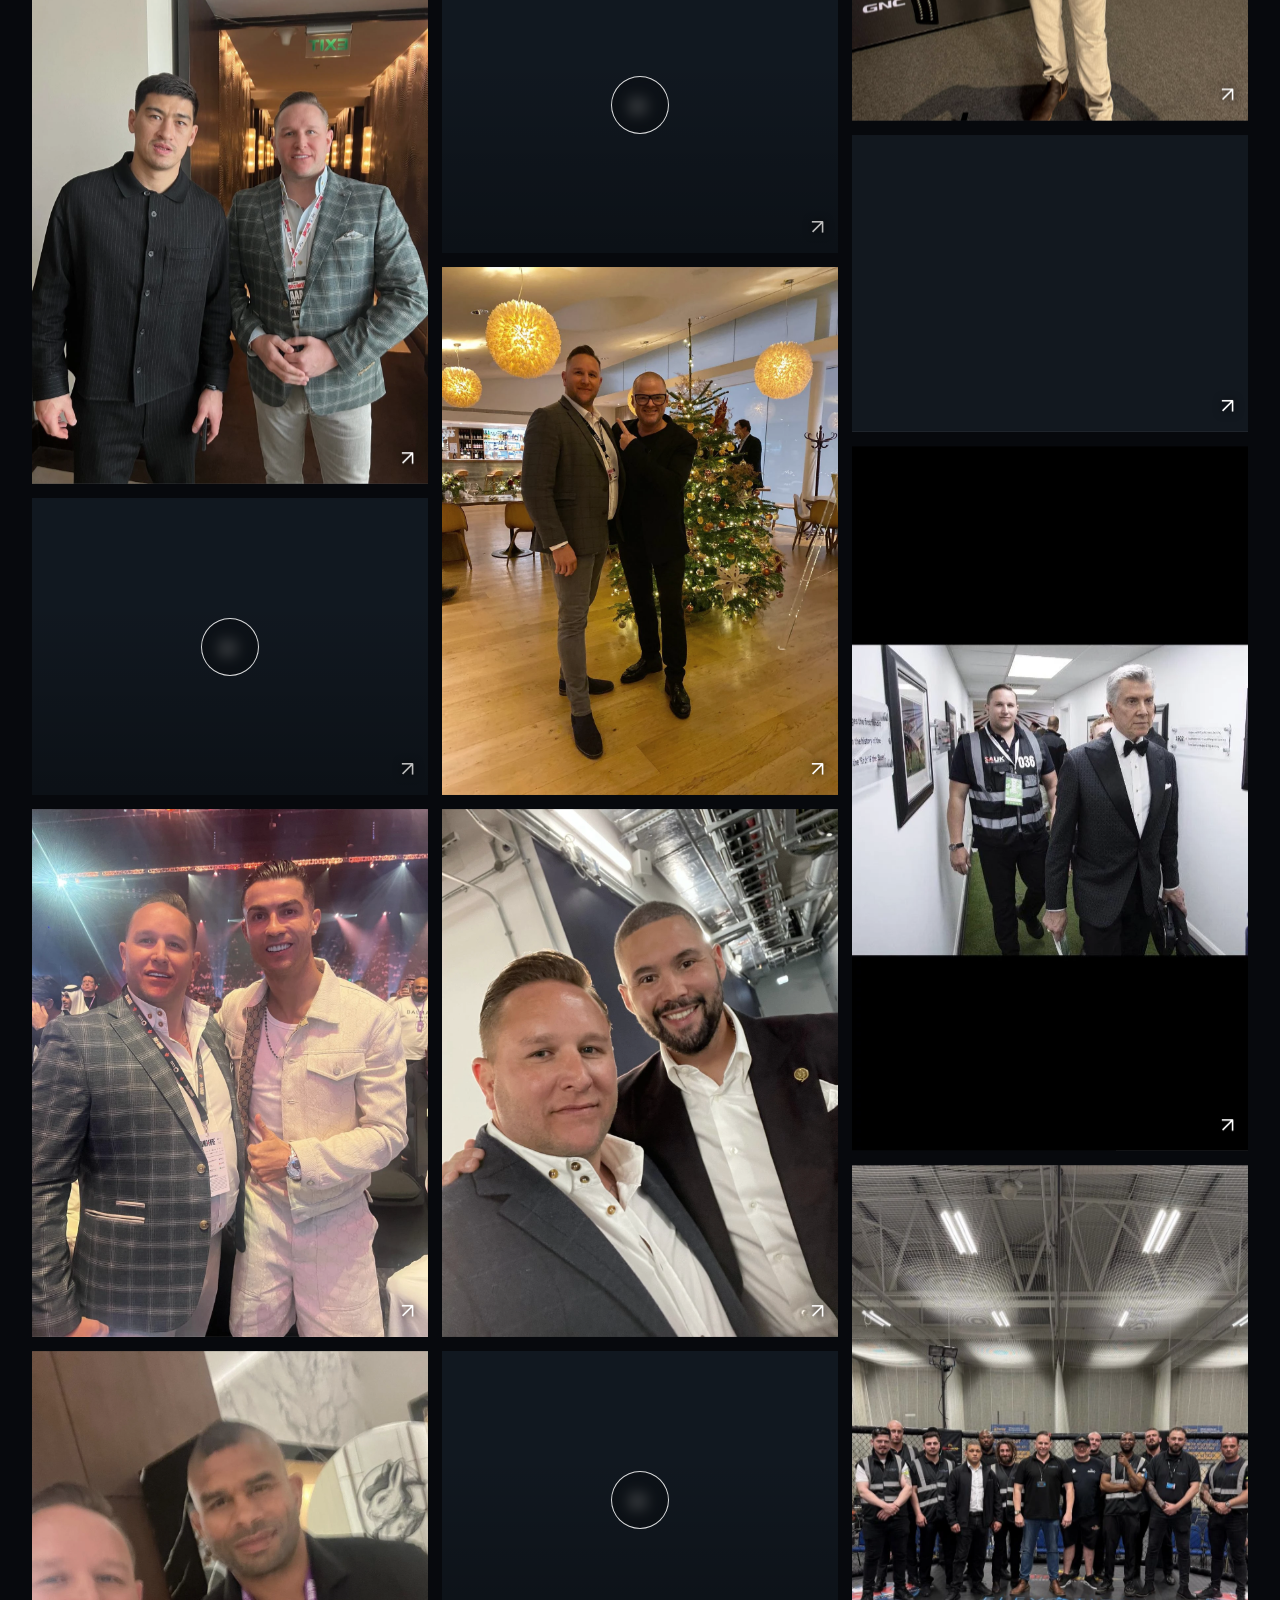
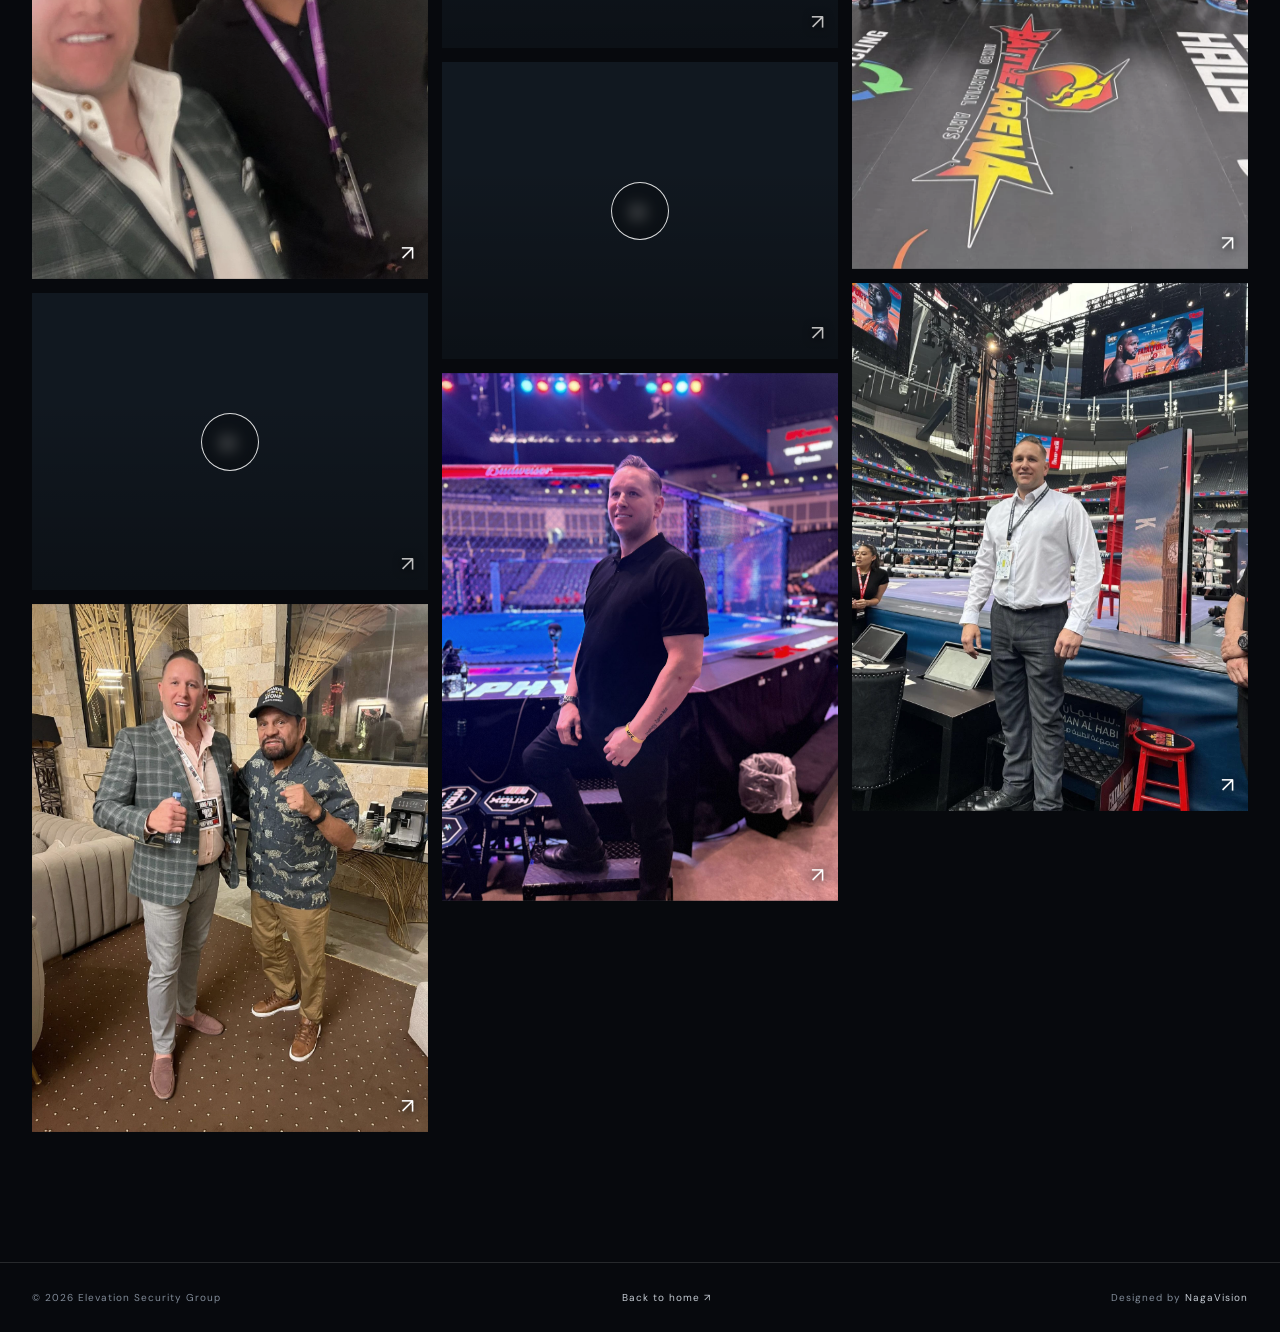
==== commit cc2f7e95: "Update full gallery media count" ====
--- a/gallery.html
+++ b/gallery.html
@@ -1,5 +1,5 @@
 <!doctype html>
 <html lang="en-GB"><head><meta charset="utf-8"><meta name="viewport" content="width=device-width,initial-scale=1"><meta name="theme-color" content="#07090d"><link rel="icon" href="gallery/2026-gallery/esg.ico" type="image/x-icon"><link rel="shortcut icon" href="gallery/2026-gallery/esg.ico" type="image/x-icon"><meta name="description" content="Explore the Elevation Security Group gallery."><title>Gallery | Elevation Security Group</title><link rel="stylesheet" href="assets/site.css"></head>
 <body><header class="site-header"><div class="wrap nav"><a class="brand" href="index.html"><img src="gallery/2026-gallery/logo.png" alt="Elevation Security Group"></a><button class="menu-toggle" aria-label="Open navigation" aria-expanded="false">☰</button><nav class="nav-links"><a href="index.html#services">Services</a><a href="index.html#director">The Director</a><a href="gallery.html">Gallery</a><a href="index.html#contact" class="nav-cta">Enquire ↗</a></nav></div></header>
-<main><section class="gallery-page-hero"><div class="wrap"><p class="eyebrow">Inside Elevation</p><h1 class="display">The work.<br><span class="blue">The people.</span></h1><p>A selection of moments from the venues, events and specialist environments supported by Elevation Security Group.</p></div></section><section class="section" style="padding-top:52px"><div class="wrap"><div class="gallery-toolbar"><span>Field notes / Photo gallery</span><span>11 photographs · 7 videos</span><span class="gallery-hint">Select any photograph or video to view</span></div><div id="gallery-viewport"><div class="masonry" id="gallery-grid"></div></div></div></section><div class="lightbox preview-lightbox" id="gallery-lightbox" aria-hidden="true" role="dialog" aria-modal="true" aria-label="Gallery viewer"><button class="lightbox-close" aria-label="Close gallery">×</button><button class="lightbox-prev" aria-label="Previous item">‹</button><button class="lightbox-next" aria-label="Next item">›</button><div class="preview-stage"><img src="" alt="Expanded gallery image" hidden><video controls playsinline preload="metadata" hidden></video></div><div class="preview-caption"><span class="preview-media-label">ELEVATION / PHOTOGRAPHY</span><span class="lightbox-count"></span><a class="lightbox-full-link" href="index.html">Back to home</a></div></div></main>
+<main><section class="gallery-page-hero"><div class="wrap"><p class="eyebrow">Inside Elevation</p><h1 class="display">The work.<br><span class="blue">The people.</span></h1><p>A selection of moments from the venues, events and specialist environments supported by Elevation Security Group.</p></div></section><section class="section" style="padding-top:52px"><div class="wrap"><div class="gallery-toolbar"><span>Field notes / Photo gallery</span><span>15 photographs · 7 videos</span><span class="gallery-hint">Select any photograph or video to view</span></div><div id="gallery-viewport"><div class="masonry" id="gallery-grid"></div></div></div></section><div class="lightbox preview-lightbox" id="gallery-lightbox" aria-hidden="true" role="dialog" aria-modal="true" aria-label="Gallery viewer"><button class="lightbox-close" aria-label="Close gallery">×</button><button class="lightbox-prev" aria-label="Previous item">‹</button><button class="lightbox-next" aria-label="Next item">›</button><div class="preview-stage"><img src="" alt="Expanded gallery image" hidden><video controls playsinline preload="metadata" hidden></video></div><div class="preview-caption"><span class="preview-media-label">ELEVATION / PHOTOGRAPHY</span><span class="lightbox-count"></span><a class="lightbox-full-link" href="index.html">Back to home</a></div></div></main>
 <footer class="footer"><div class="wrap footer-row"><span>© <span id="year"></span> Elevation Security Group</span><a href="index.html">Back to home ↗</a><span>Designed by <a href="https://nagavision.uk" target="_blank" rel="noopener">NagaVision</a></span></div></footer><script src="assets/site.js" defer></script><script src="https://cdnjs.cloudflare.com/ajax/libs/gsap/3.12.5/gsap.min.js" defer></script><script src="assets/media-manifest.js" defer></script><script src="assets/gallery.js" defer></script><script src="assets/animations.js" defer></script><script>document.getElementById('year').textContent=new Date().getFullYear()</script></body></html>
--- a/assets/site.css
+++ b/assets/site.css
@@ -233,3 +233,135 @@
 #gallery-grid .gallery-tile.gallery-video-tile{cursor:pointer}
 @media(max-width:700px){.preview-lightbox{padding:58px 12px 18px}.preview-lightbox .preview-stage{width:100%;height:72svh;max-height:calc(100svh - 130px)}.preview-lightbox .lightbox-close{top:10px;right:12px;width:40px;height:40px}.preview-lightbox .lightbox-prev,.preview-lightbox .lightbox-next{width:38px;height:38px;font-size:25px}.preview-lightbox .preview-caption{width:100%;min-height:40px;padding-top:10px;gap:10px}.preview-lightbox .preview-media-label{display:none}.preview-lightbox .lightbox-full-link{font-size:9px}}
 @media(prefers-reduced-motion:reduce){.preview-lightbox,.preview-lightbox *{scroll-behavior:auto!important;transition:none!important}}
+
+
+/* Consistent media framing: photo and video thumbnails share the same filled tile */
+.gallery-preview-rail .preview-image,
+#gallery-grid .gallery-tile{
+  min-width:0;
+  min-height:0;
+  padding:0;
+  border:0;
+  overflow:hidden;
+}
+.gallery-preview-rail .preview-image img,
+.gallery-preview-rail .preview-image video,
+.gallery-preview-rail .preview-image .preview-thumb,
+#gallery-grid .gallery-tile img,
+#gallery-grid .gallery-tile video,
+#gallery-grid .gallery-tile .gallery-video-preview{
+  display:block;
+  width:100%;
+  height:100%;
+  min-width:100%;
+  min-height:100%;
+  max-width:none;
+  max-height:none;
+  object-fit:cover;
+  object-position:center;
+  background:#111820;
+}
+.gallery-preview-rail .preview-video-tile video,
+#gallery-grid .gallery-video-tile video{
+  pointer-events:none;
+}
+.gallery-preview-rail .preview-video-tile .preview-play,
+#gallery-grid .gallery-video-tile .gallery-tile-play{
+  z-index:2;
+}
+
+
+/* Keep the director layout's tracks shrinkable and its children inside the available width. */
+.director-grid{grid-template-columns:minmax(0,.82fr) minmax(0,1.18fr)}
+.director-grid>*{min-width:0}
+@media(max-width:850px){.director-grid{grid-template-columns:minmax(0,1fr)}}
+
+/* Reveal animations may briefly travel beyond the viewport; clip that motion without disabling the gallery rail's own horizontal scrolling. */
+html,body{overflow-x:clip}
+
+
+/* Final media framing correction: never crop content inside either lightbox. */
+#preview-lightbox .preview-stage img,
+#preview-lightbox .preview-stage video,
+#gallery-lightbox .preview-stage img,
+#gallery-lightbox .preview-stage video{
+  display:block;
+  width:auto!important;
+  height:auto!important;
+  min-width:0!important;
+  min-height:0!important;
+  max-width:100%!important;
+  max-height:100%!important;
+  object-fit:contain!important;
+  object-position:center center;
+}
+
+/* Homepage gallery cards: true 4:3 thumbnails on desktop and mobile. */
+.gallery-preview-rail .preview-image{
+  height:auto;
+  aspect-ratio:4 / 3;
+}
+@media(max-width:850px){
+  .gallery-preview-rail .preview-image{height:auto;aspect-ratio:4 / 3}
+}
+@media(max-width:520px){
+  .gallery-preview-rail .preview-image{height:auto;aspect-ratio:4 / 3}
+}
+
+
+/* Homepage gallery: portrait 4:6 cards. Keep the complete source frame visible. */
+#homepage-gallery.gallery-preview-rail{
+  align-items:flex-start;
+}
+#homepage-gallery.gallery-preview-rail > .preview-image{
+  flex:0 0 clamp(220px,22vw,300px)!important;
+  width:clamp(220px,22vw,300px)!important;
+  height:auto!important;
+  aspect-ratio:2 / 3!important;
+  min-height:0!important;
+  overflow:hidden;
+  position:relative;
+  background:#10141b;
+}
+#homepage-gallery.gallery-preview-rail > .preview-image > img,
+#homepage-gallery.gallery-preview-rail > .preview-image > video,
+#homepage-gallery.gallery-preview-rail > .preview-image > .preview-thumb{
+  position:absolute;
+  inset:0;
+  width:100%!important;
+  height:100%!important;
+  min-width:0!important;
+  min-height:0!important;
+  max-width:100%!important;
+  max-height:100%!important;
+  object-fit:contain!important;
+  object-position:center center!important;
+  background:#10141b;
+}
+@media(max-width:850px){
+  #homepage-gallery.gallery-preview-rail > .preview-image{
+    flex-basis:76vw!important;
+    width:76vw!important;
+  }
+}
+@media(max-width:520px){
+  #homepage-gallery.gallery-preview-rail > .preview-image{
+    flex-basis:76vw!important;
+    width:76vw!important;
+  }
+}
+
+/* Both media viewers must preserve the complete source frame. */
+#preview-lightbox .preview-stage img,
+#preview-lightbox .preview-stage video,
+#gallery-lightbox .preview-stage img,
+#gallery-lightbox .preview-stage video{
+  width:auto!important;
+  height:auto!important;
+  min-width:0!important;
+  min-height:0!important;
+  max-width:100%!important;
+  max-height:100%!important;
+  object-fit:contain!important;
+  object-position:center center!important;
+}
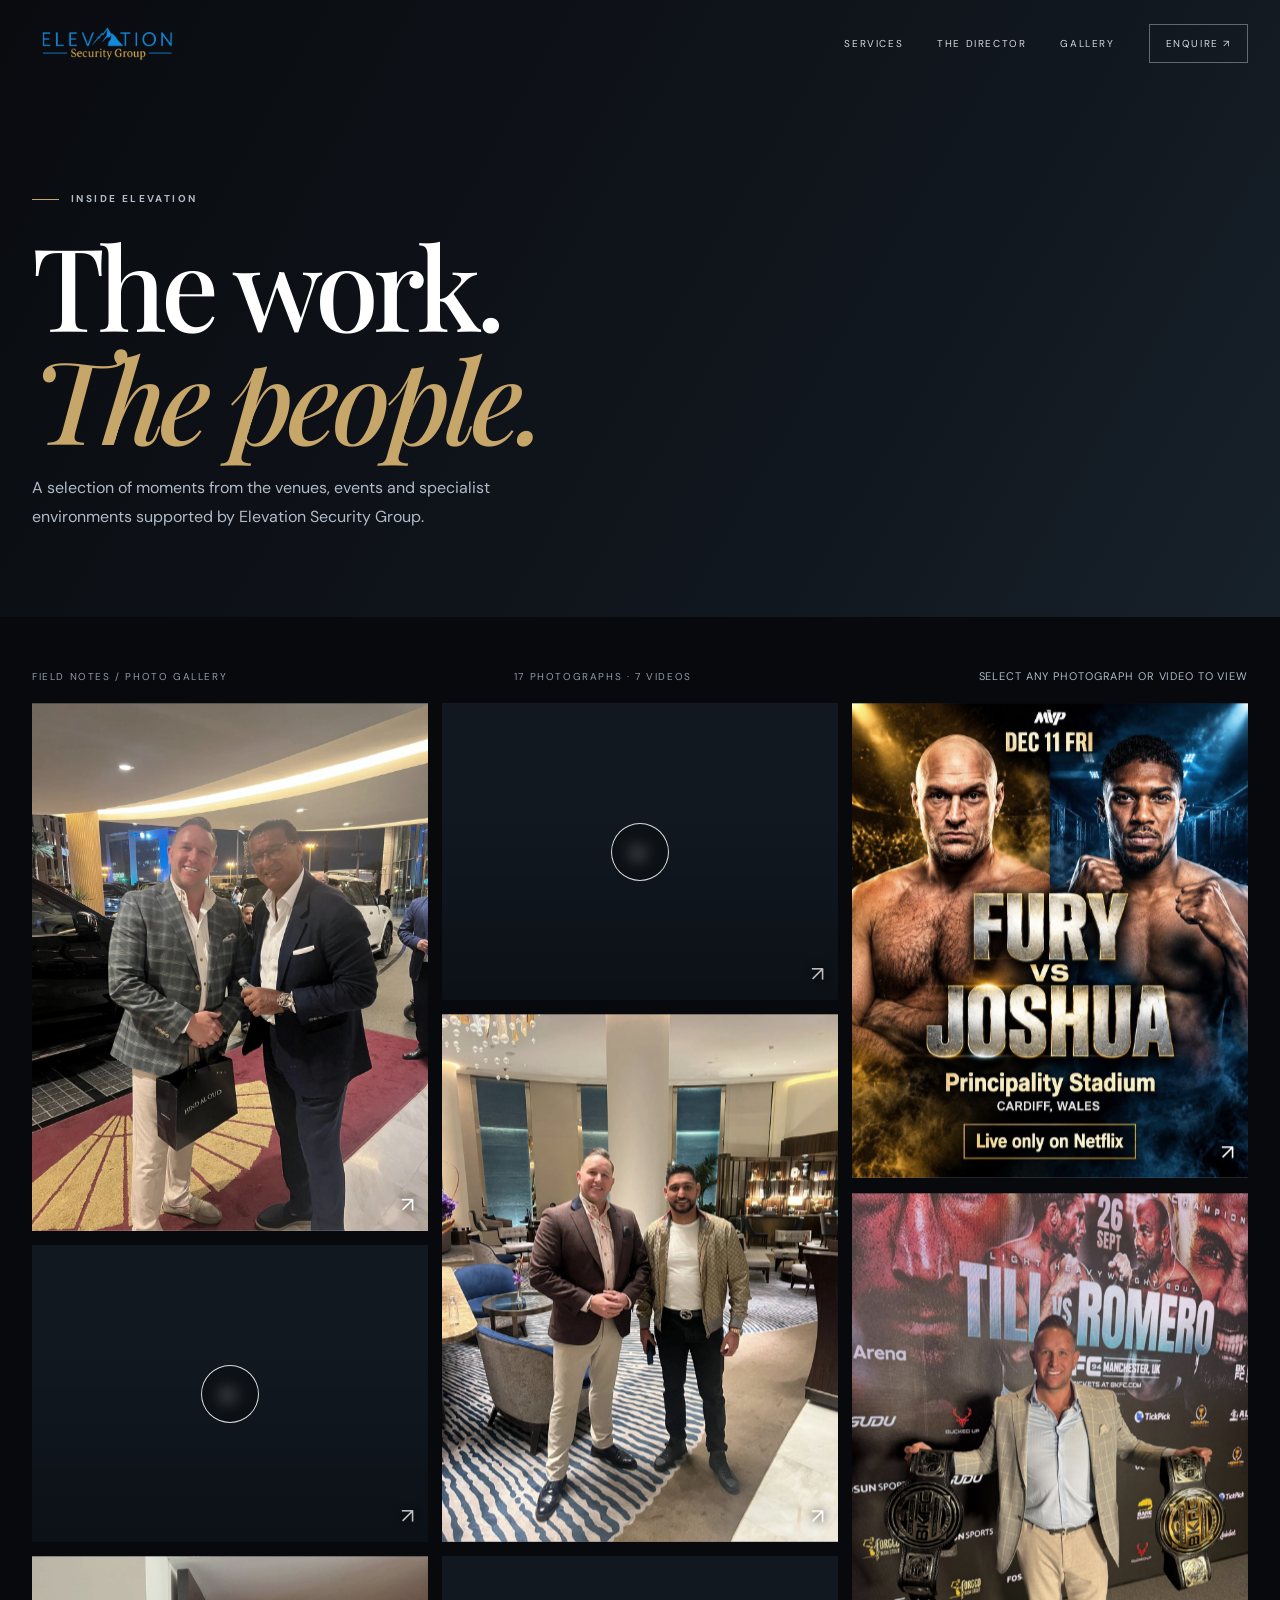
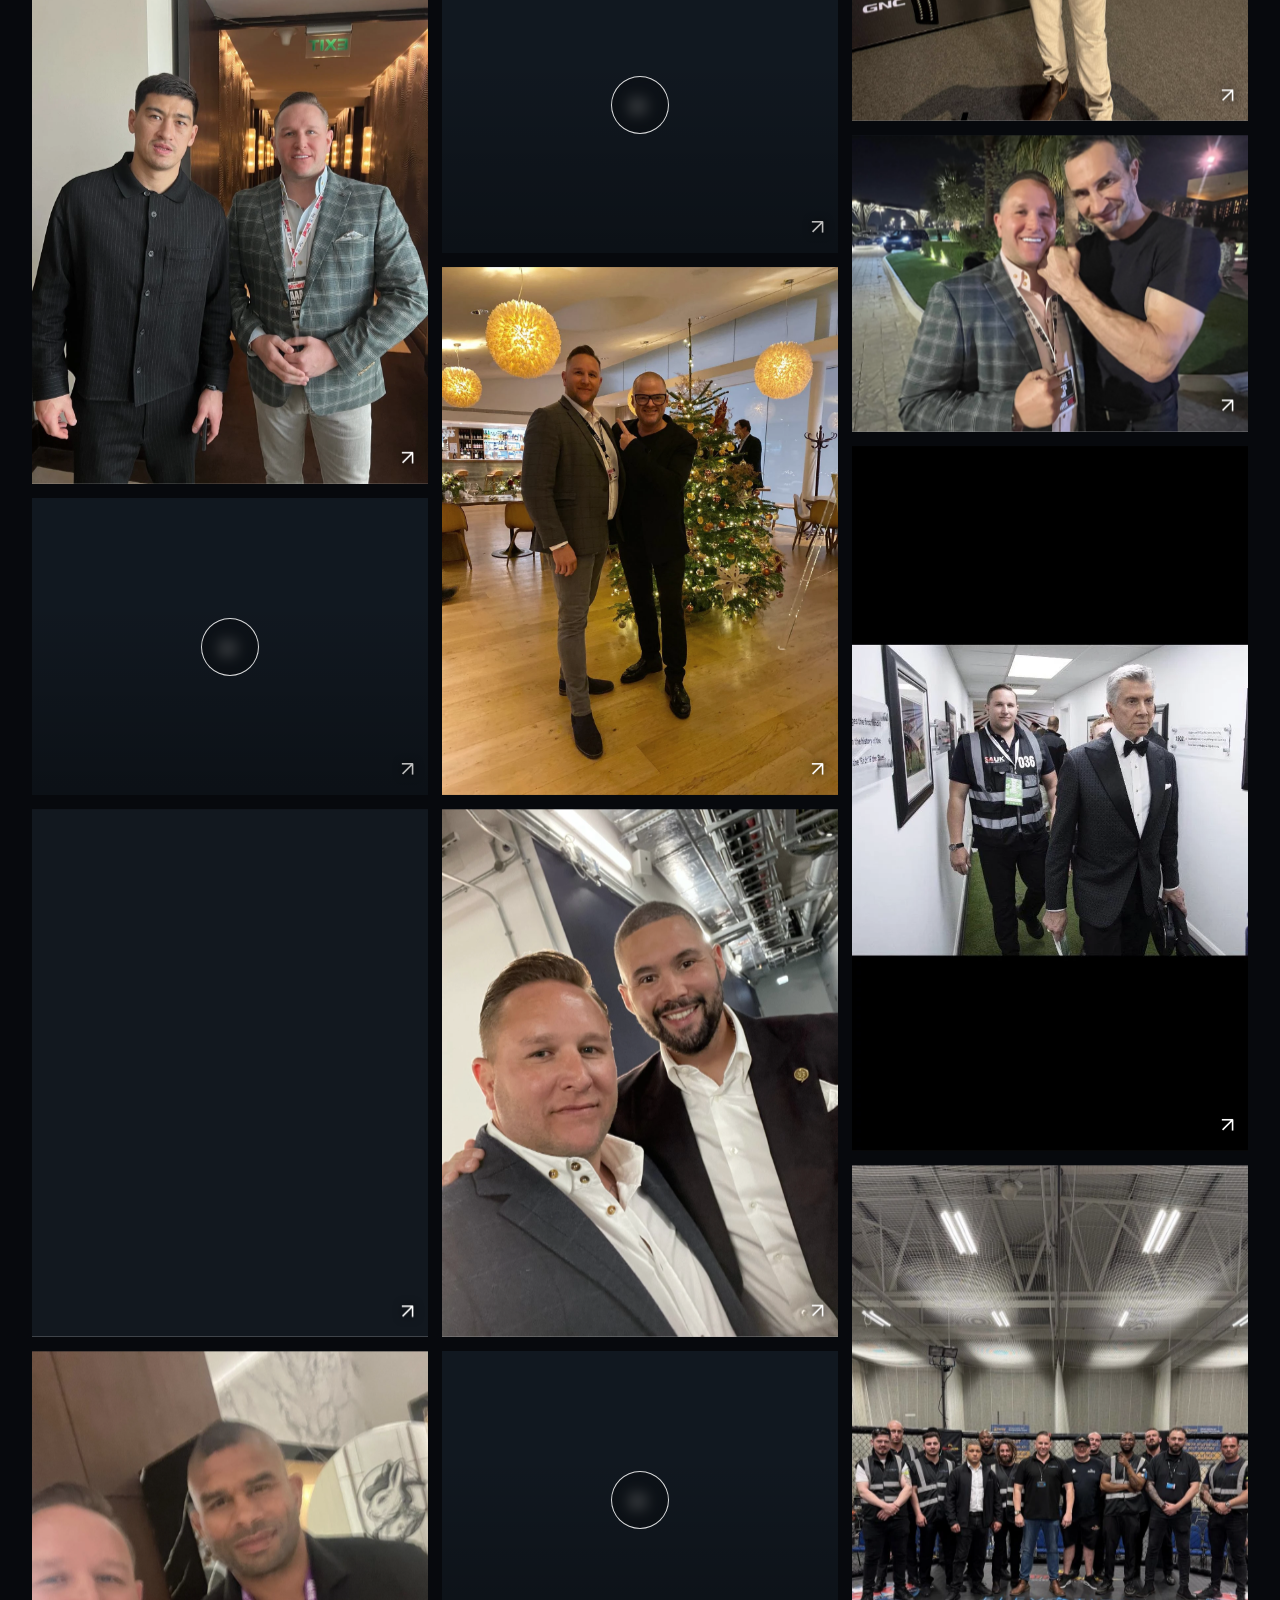
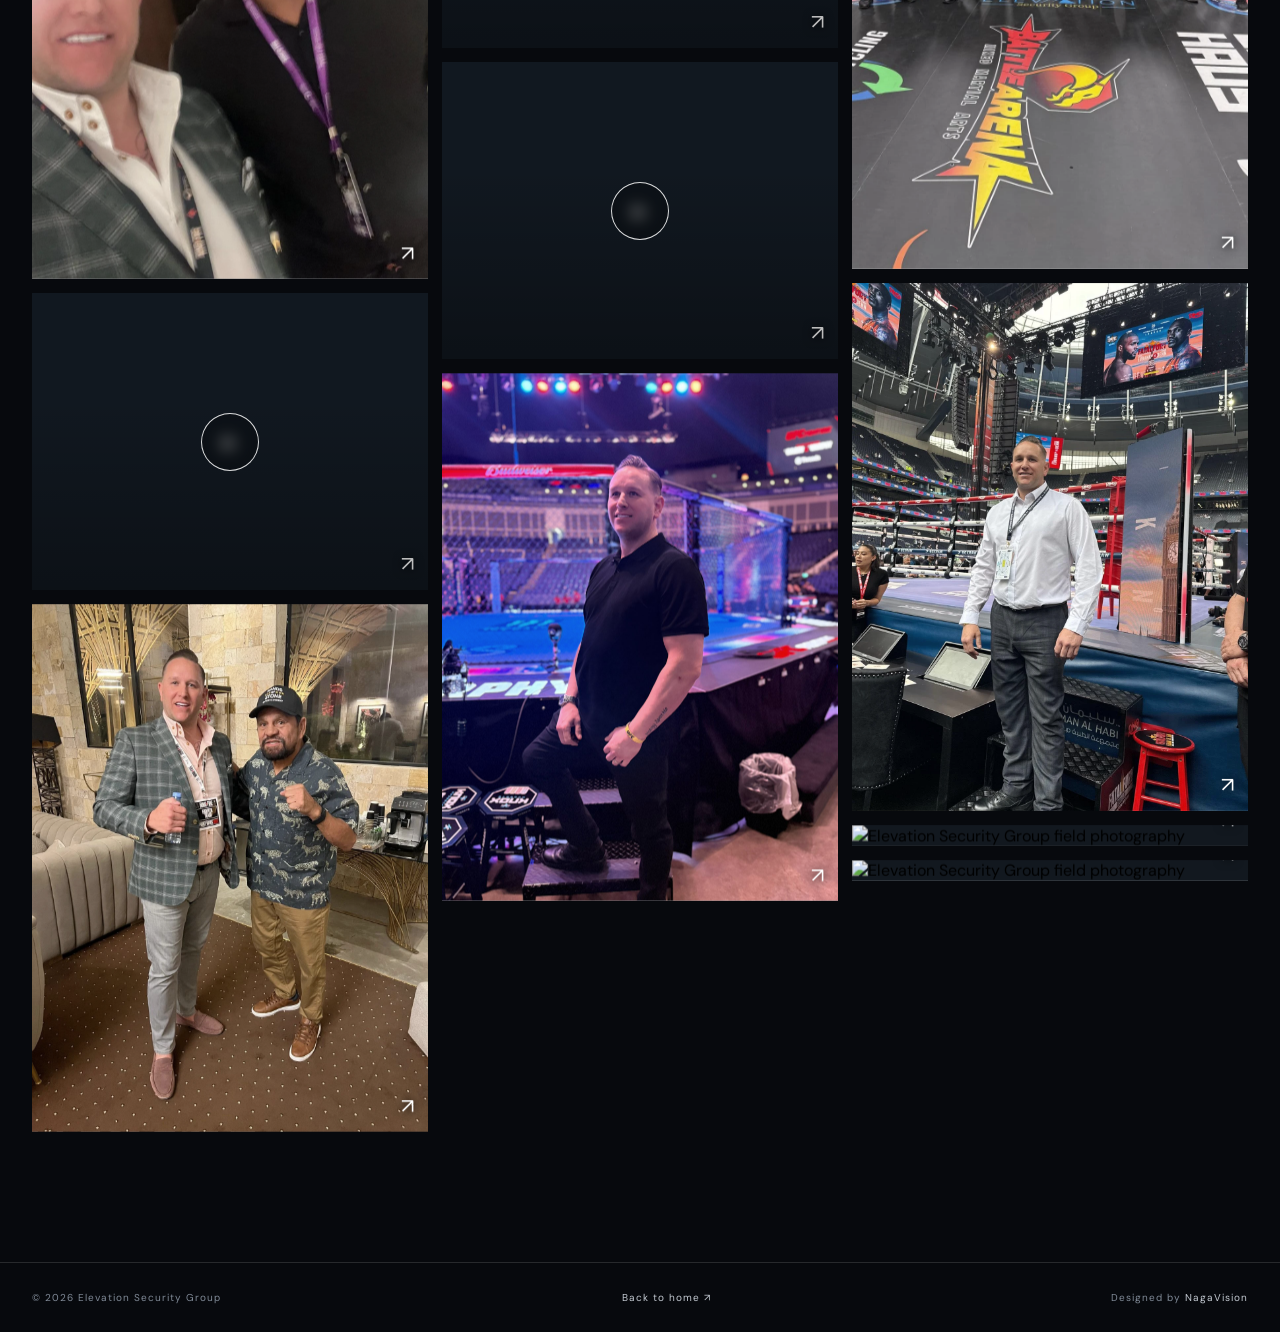
==== commit ae9de849: "Update full gallery count to include recovered photos" ====
--- a/gallery.html
+++ b/gallery.html
@@ -1,5 +1,5 @@
 <!doctype html>
 <html lang="en-GB"><head><meta charset="utf-8"><meta name="viewport" content="width=device-width,initial-scale=1"><meta name="theme-color" content="#07090d"><link rel="icon" href="gallery/2026-gallery/esg.ico" type="image/x-icon"><link rel="shortcut icon" href="gallery/2026-gallery/esg.ico" type="image/x-icon"><meta name="description" content="Explore the Elevation Security Group gallery."><title>Gallery | Elevation Security Group</title><link rel="stylesheet" href="assets/site.css"></head>
 <body><header class="site-header"><div class="wrap nav"><a class="brand" href="index.html"><img src="gallery/2026-gallery/logo.png" alt="Elevation Security Group"></a><button class="menu-toggle" aria-label="Open navigation" aria-expanded="false">☰</button><nav class="nav-links"><a href="index.html#services">Services</a><a href="index.html#director">The Director</a><a href="gallery.html">Gallery</a><a href="index.html#contact" class="nav-cta">Enquire ↗</a></nav></div></header>
-<main><section class="gallery-page-hero"><div class="wrap"><p class="eyebrow">Inside Elevation</p><h1 class="display">The work.<br><span class="blue">The people.</span></h1><p>A selection of moments from the venues, events and specialist environments supported by Elevation Security Group.</p></div></section><section class="section" style="padding-top:52px"><div class="wrap"><div class="gallery-toolbar"><span>Field notes / Photo gallery</span><span>15 photographs · 7 videos</span><span class="gallery-hint">Select any photograph or video to view</span></div><div id="gallery-viewport"><div class="masonry" id="gallery-grid"></div></div></div></section><div class="lightbox preview-lightbox" id="gallery-lightbox" aria-hidden="true" role="dialog" aria-modal="true" aria-label="Gallery viewer"><button class="lightbox-close" aria-label="Close gallery">×</button><button class="lightbox-prev" aria-label="Previous item">‹</button><button class="lightbox-next" aria-label="Next item">›</button><div class="preview-stage"><img src="" alt="Expanded gallery image" hidden><video controls playsinline preload="metadata" hidden></video></div><div class="preview-caption"><span class="preview-media-label">ELEVATION / PHOTOGRAPHY</span><span class="lightbox-count"></span><a class="lightbox-full-link" href="index.html">Back to home</a></div></div></main>
+<main><section class="gallery-page-hero"><div class="wrap"><p class="eyebrow">Inside Elevation</p><h1 class="display">The work.<br><span class="blue">The people.</span></h1><p>A selection of moments from the venues, events and specialist environments supported by Elevation Security Group.</p></div></section><section class="section" style="padding-top:52px"><div class="wrap"><div class="gallery-toolbar"><span>Field notes / Photo gallery</span><span>17 photographs · 7 videos</span><span class="gallery-hint">Select any photograph or video to view</span></div><div id="gallery-viewport"><div class="masonry" id="gallery-grid"></div></div></div></section><div class="lightbox preview-lightbox" id="gallery-lightbox" aria-hidden="true" role="dialog" aria-modal="true" aria-label="Gallery viewer"><button class="lightbox-close" aria-label="Close gallery">×</button><button class="lightbox-prev" aria-label="Previous item">‹</button><button class="lightbox-next" aria-label="Next item">›</button><div class="preview-stage"><img src="" alt="Expanded gallery image" hidden><video controls playsinline preload="metadata" hidden></video></div><div class="preview-caption"><span class="preview-media-label">ELEVATION / PHOTOGRAPHY</span><span class="lightbox-count"></span><a class="lightbox-full-link" href="index.html">Back to home</a></div></div></main>
 <footer class="footer"><div class="wrap footer-row"><span>© <span id="year"></span> Elevation Security Group</span><a href="index.html">Back to home ↗</a><span>Designed by <a href="https://nagavision.uk" target="_blank" rel="noopener">NagaVision</a></span></div></footer><script src="assets/site.js" defer></script><script src="https://cdnjs.cloudflare.com/ajax/libs/gsap/3.12.5/gsap.min.js" defer></script><script src="assets/media-manifest.js" defer></script><script src="assets/gallery.js" defer></script><script src="assets/animations.js" defer></script><script>document.getElementById('year').textContent=new Date().getFullYear()</script></body></html>
